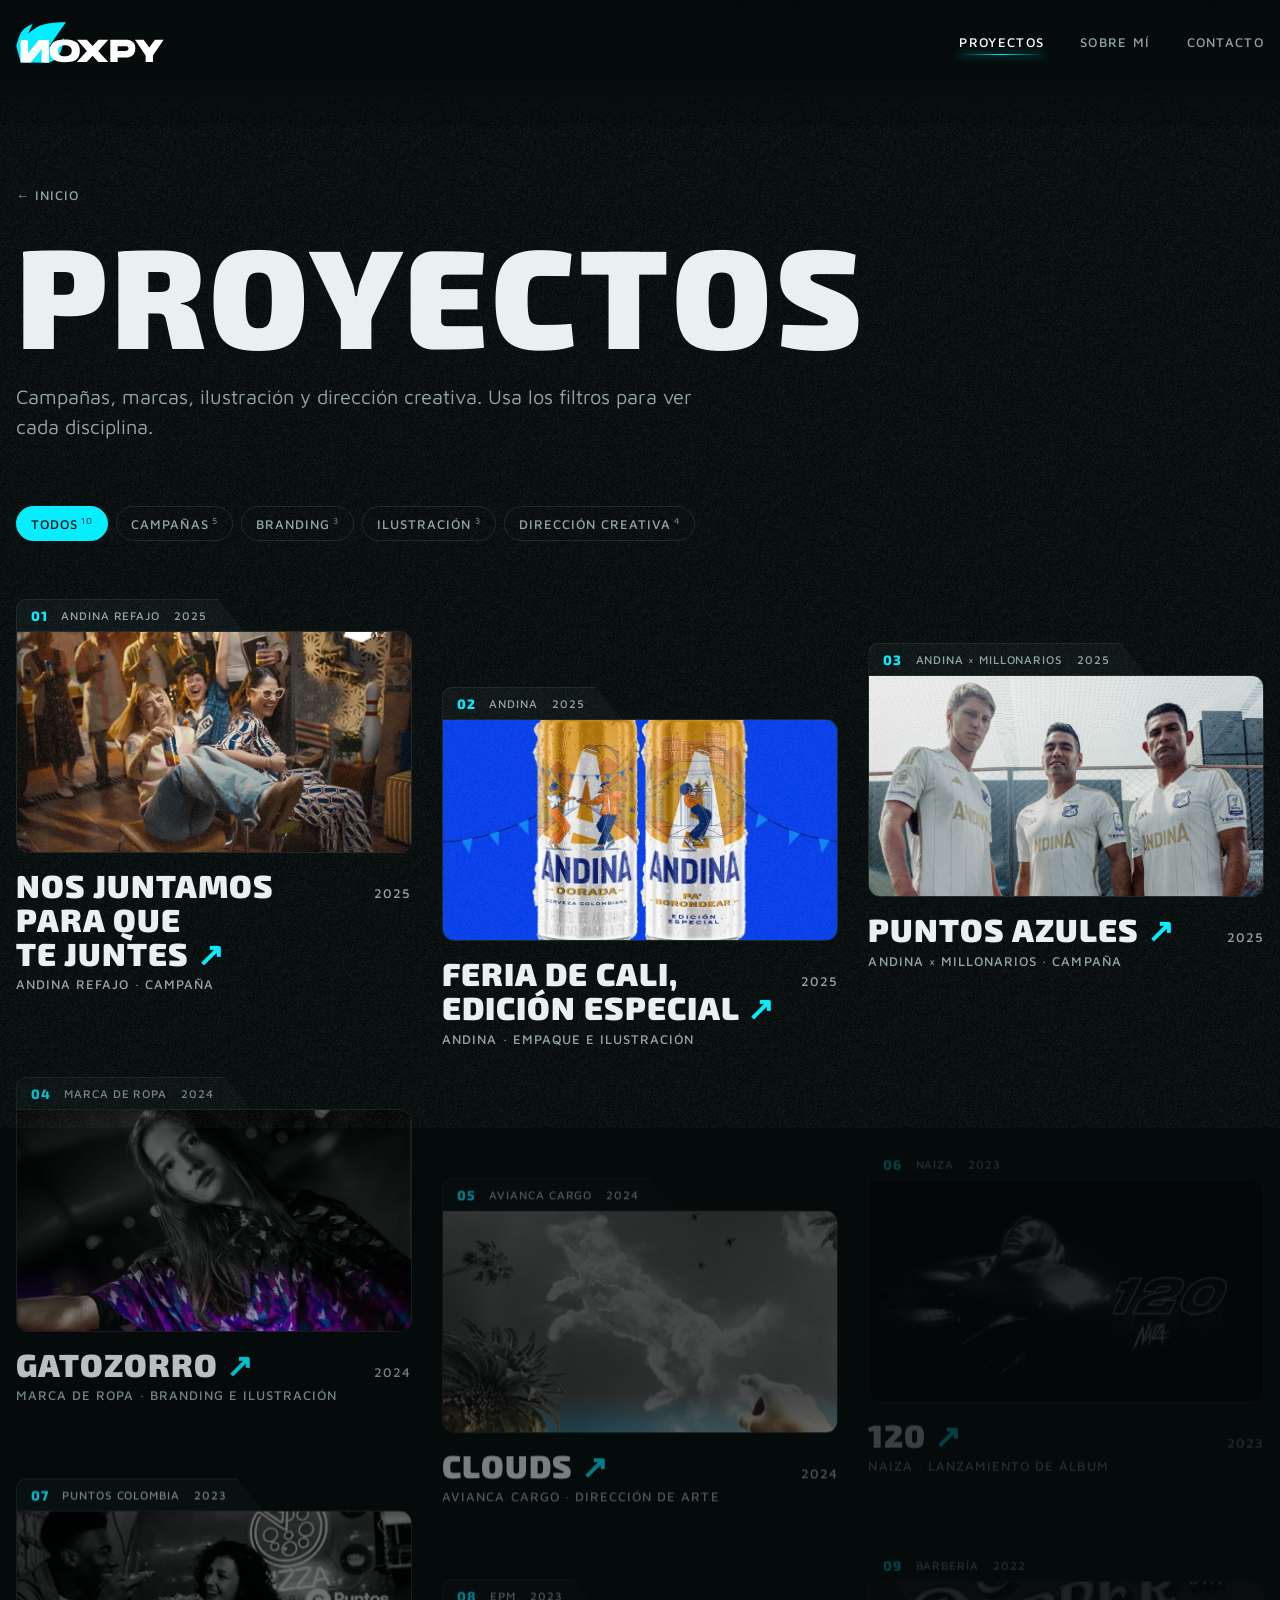
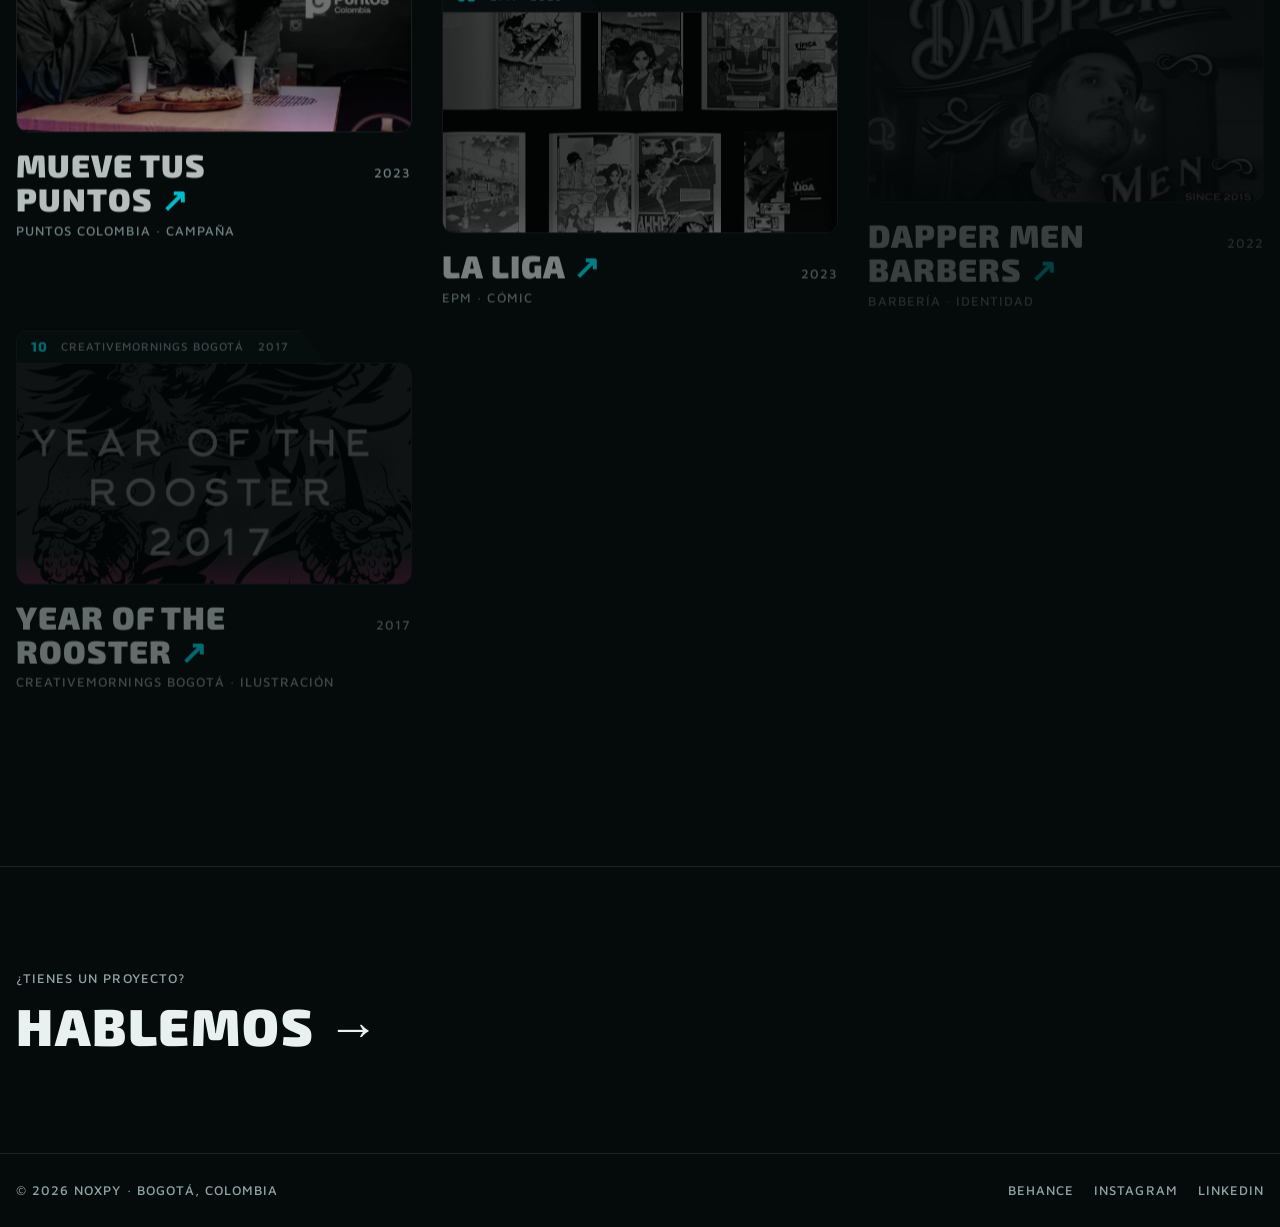
==== proyectos/index.html @ 027486f4 "Montaje en WebGL: teal & orange con bloom, cortes con glitch VHS y onda líquida al pasar el cursor C" ====
<!doctype html>
<html lang="es">
<head>
<meta charset="utf-8">
<meta name="viewport" content="width=device-width, initial-scale=1, viewport-fit=cover">
<title>Proyectos · NOXPY</title>
<meta name="claude:viewport-fit-sides" content="cover">
<meta name="description" content="Todos los proyectos de Cristian Patiño (NOXPY): campañas, branding, ilustración y dirección creativa para Andina, Puntos Colombia, Avianca Cargo, EPM y más.">
<link rel="icon" href="../assets/img/simbolo.svg" type="image/svg+xml">
<link rel="preconnect" href="https://fonts.googleapis.com">
<link rel="preconnect" href="https://fonts.gstatic.com" crossorigin>
<link rel="stylesheet" href="https://fonts.googleapis.com/css2?family=Exo+2:wght@700;800;900&family=Maven+Pro:wght@400;500;600&display=swap">
<link rel="stylesheet" href="../assets/css/styles.css?v=202611041537">
</head>
<body>
<div class="grain" aria-hidden="true"></div>

<header class="site-header">
  <div class="wrap">
    <a class="brand" href="../index.html"><img src="../assets/img/logo-noxpy-blanco.svg" alt="NOXPY" width="234" height="65"></a>
    <button class="menu-btn" type="button" aria-expanded="false" aria-controls="menu-principal" aria-label="Abrir menú"><span></span><span></span></button>
    <nav class="nav" id="menu-principal" aria-label="Principal">
      <a href="#inicio" aria-current="page">Proyectos</a>
      <a href="../index.html#sobre-mi">Sobre mí</a>
      <a href="../index.html#contacto">Contacto</a>
    </nav>
  </div>
</header>

<main>
  <section class="page-hero" id="inicio">
    <div class="wrap">
      <a class="label" href="../index.html">← Inicio</a>
      <h1 class="titulo">Proyectos</h1>
      <p class="lede">Campañas, marcas, ilustración y dirección creativa. Usa los filtros para ver cada disciplina.</p>
    </div>
  </section>

  <section class="section section--tight" id="proyectos">
    <div class="wrap">
      <div class="section-head">
        <div class="halo" aria-hidden="true"></div>
        <div class="filters" role="group" aria-label="Filtrar proyectos">
          <button class="chip" type="button" data-filter="todos" aria-pressed="true">Todos</button>
          <button class="chip" type="button" data-filter="campana" aria-pressed="false">Campañas</button>
          <button class="chip" type="button" data-filter="branding" aria-pressed="false">Branding</button>
          <button class="chip" type="button" data-filter="ilustracion" aria-pressed="false">Ilustración</button>
          <button class="chip" type="button" data-filter="direccion" aria-pressed="false">Dirección creativa</button>
        </div>
      </div>

      <ul class="work-grid">
        <li class="card" data-cat="campana direccion">
          <a href="https://www.behance.net/gallery/218897783/Andina-Refajo-Nos-Juntamos-para-que-te-juntes" target="_blank" rel="noopener">
            <div class="card-folder">
              <span class="folder-tab" aria-hidden="true"><b>01</b><span>Andina Refajo</span><i>2025</i></span>
              <figure><img src="../assets/img/andina-refajo.webp" alt="Grupo de amigos celebrando con Refajo Andina en una sala de bolos" width="808" height="632" loading="lazy"></figure>
            </div>
            <div class="card-meta">
              <h3 class="titulo">Nos juntamos para que te juntes <span class="arrow">↗</span></h3>
              <span class="label year">2025</span>
              <span class="label tags">Andina Refajo · Campaña</span>
            </div>
          </a>
        </li>
        <li class="card" data-cat="campana branding">
          <a href="https://www.behance.net/gallery/233699121/Andina-Feria-de-Cali-Edicion-Especial" target="_blank" rel="noopener">
            <div class="card-folder">
              <span class="folder-tab" aria-hidden="true"><b>02</b><span>Andina</span><i>2025</i></span>
              <figure><img src="../assets/img/andina-feria-cali.webp" alt="Latas de edición especial Andina para la Feria de Cali sobre fondo azul" width="808" height="632" loading="lazy"></figure>
            </div>
            <div class="card-meta">
              <h3 class="titulo">Feria de Cali, edición especial <span class="arrow">↗</span></h3>
              <span class="label year">2025</span>
              <span class="label tags">Andina · Empaque e ilustración</span>
            </div>
          </a>
        </li>
        <li class="card" data-cat="campana">
          <a href="https://www.behance.net/gallery/220245487/Andina-Millonarios-Puntos-Azules" target="_blank" rel="noopener">
            <div class="card-folder">
              <span class="folder-tab" aria-hidden="true"><b>03</b><span>Andina × Millonarios</span><i>2025</i></span>
              <figure><img src="../assets/img/puntos-azules.webp" alt="Tres jugadores de Millonarios con la camiseta blanca patrocinada por Andina, frente a una reja" width="1600" height="1067" loading="lazy"></figure>
            </div>
            <div class="card-meta">
              <h3 class="titulo">Puntos Azules <span class="arrow">↗</span></h3>
              <span class="label year">2025</span>
              <span class="label tags">Andina × Millonarios · Campaña</span>
            </div>
          </a>
        </li>
        <li class="card" data-cat="branding ilustracion direccion">
          <a href="https://www.behance.net/gallery/119048617/GATOZORRO" target="_blank" rel="noopener">
            <div class="card-folder">
              <span class="folder-tab" aria-hidden="true"><b>04</b><span>Marca de ropa</span><i>2024</i></span>
              <figure><img src="../assets/img/gatozorro-01.webp" alt="Modelo con chaqueta de patrón ilustrado de GATOZORRO" width="1600" height="1027" loading="lazy"></figure>
            </div>
            <div class="card-meta">
              <h3 class="titulo">GATOZORRO <span class="arrow">↗</span></h3>
              <span class="label year">2024</span>
              <span class="label tags">Marca de ropa · Branding e ilustración</span>
            </div>
          </a>
        </li>
        <li class="card" data-cat="campana direccion">
          <a href="https://www.behance.net/gallery/185301681/Clouds-Avianca-Cargo" target="_blank" rel="noopener">
            <div class="card-folder">
              <span class="folder-tab" aria-hidden="true"><b>05</b><span>Avianca Cargo</span><i>2024</i></span>
              <figure><img src="../assets/img/avianca-cargo.webp" alt="Nube con forma de animal sobre palmeras y una mano que la señala" width="808" height="632" loading="lazy"></figure>
            </div>
            <div class="card-meta">
              <h3 class="titulo">Clouds <span class="arrow">↗</span></h3>
              <span class="label year">2024</span>
              <span class="label tags">Avianca Cargo · Dirección de arte</span>
            </div>
          </a>
        </li>
        <li class="card" data-cat="direccion">
          <a href="https://www.youtube.com/watch?v=Kd15JfVSAz0" target="_blank" rel="noopener" data-video="Kd15JfVSAz0" data-video-titulo="120 · Naiza">
            <div class="card-folder">
              <span class="folder-tab" aria-hidden="true"><b>06</b><span>Naiza</span><i>2023</i></span>
              <figure><img src="../assets/img/naiza-120.webp" alt="Portada del álbum 120 de Naiza, figura iluminada en violeta" width="1600" height="1027" loading="lazy"></figure>
            </div>
            <div class="card-meta">
              <h3 class="titulo">120 <span class="arrow">↗</span></h3>
              <span class="label year">2023</span>
              <span class="label tags">Naiza · Lanzamiento de álbum</span>
            </div>
          </a>
        </li>
        <li class="card" data-cat="campana">
          <a href="https://www.behance.net/gallery/177823559/Mueve-tus-Puntos-Puntos-Colombia" target="_blank" rel="noopener">
            <div class="card-folder">
              <span class="folder-tab" aria-hidden="true"><b>07</b><span>Puntos Colombia</span><i>2023</i></span>
              <figure><img src="../assets/img/puntos-colombia.webp" alt="Pareja comiendo pizza junto a un food truck con letrero de neón" width="808" height="632" loading="lazy"></figure>
            </div>
            <div class="card-meta">
              <h3 class="titulo">Mueve tus Puntos <span class="arrow">↗</span></h3>
              <span class="label year">2023</span>
              <span class="label tags">Puntos Colombia · Campaña</span>
            </div>
          </a>
        </li>
        <li class="card" data-cat="ilustracion">
          <a href="https://www.behance.net/gallery/179843493/La-Liga-EPM" target="_blank" rel="noopener">
            <div class="card-folder">
              <span class="folder-tab" aria-hidden="true"><b>08</b><span>EPM</span><i>2023</i></span>
              <figure><img src="../assets/img/la-liga-epm.webp" alt="Páginas de cómic en blanco y negro de La Liga EPM" width="808" height="632" loading="lazy"></figure>
            </div>
            <div class="card-meta">
              <h3 class="titulo">La Liga <span class="arrow">↗</span></h3>
              <span class="label year">2023</span>
              <span class="label tags">EPM · Cómic</span>
            </div>
          </a>
        </li>
        <li class="card" data-cat="branding">
          <a href="https://www.behance.net/gallery/147572203/Dapper-Men-Barbers" target="_blank" rel="noopener">
            <div class="card-folder">
              <span class="folder-tab" aria-hidden="true"><b>09</b><span>Barbería</span><i>2022</i></span>
              <figure><img src="../assets/img/dapper.webp" alt="Logotipo de Dapper Men Barbers en letras de neón sobre un barbero tatuado" width="808" height="632" loading="lazy"></figure>
            </div>
            <div class="card-meta">
              <h3 class="titulo">Dapper Men Barbers <span class="arrow">↗</span></h3>
              <span class="label year">2022</span>
              <span class="label tags">Barbería · Identidad</span>
            </div>
          </a>
        </li>
        <li class="card" data-cat="ilustracion">
          <a href="https://www.behance.net/gallery/47842055/Year-of-the-rooster-2017-CreativeMornings-Bog" target="_blank" rel="noopener">
            <div class="card-folder">
              <span class="folder-tab" aria-hidden="true"><b>10</b><span>CreativeMornings Bogotá</span><i>2017</i></span>
              <figure><img src="../assets/img/year-of-the-rooster.webp" alt="Ilustración de gallos en negro sobre fondo magenta, Year of the Rooster 2017" width="808" height="632" loading="lazy"></figure>
            </div>
            <div class="card-meta">
              <h3 class="titulo">Year of the Rooster <span class="arrow">↗</span></h3>
              <span class="label year">2017</span>
              <span class="label tags">CreativeMornings Bogotá · Ilustración</span>
            </div>
          </a>
        </li>
      </ul>
          </div>
  </section>

  <section class="next-case">
    <div class="wrap">
      <a href="../index.html#contacto">
        <span class="label">¿Tienes un proyecto?</span>
        <strong class="titulo">Hablemos →</strong>
      </a>
    </div>
  </section>
</main>

<div class="video-modal" hidden role="dialog" aria-modal="true" aria-label="Video del proyecto">
  <div class="video-caja">
    <div class="video-cabeza">
      <p class="label video-titulo"></p>
      <div class="video-acciones">
        <a class="btn video-yt" href="#" target="_blank" rel="noopener">Ver en YouTube ↗</a>
        <button class="btn video-cerrar" type="button">Cerrar</button>
      </div>
    </div>
    <div class="video-marco"></div>
  </div>
</div>

<footer class="site-footer">
  <div class="wrap">
    <span class="label">© <span data-year>2026</span> NOXPY · Bogotá, Colombia</span>
    <ul class="label">
      <li><a href="https://www.behance.net/NOXPY" target="_blank" rel="noopener">Behance</a></li>
      <li><a href="https://www.instagram.com/noxpy/" target="_blank" rel="noopener">Instagram</a></li>
      <li><a href="https://www.linkedin.com/in/cristian-pati%C3%B1o-923b6199/" target="_blank" rel="noopener">LinkedIn</a></li>
    </ul>
  </div>
</footer>

<script src="../assets/vendor/anime.umd.min.js?v=202611041537"></script>
<script src="../assets/js/main.js?v=202611041537"></script>
</body>
</html>
---- assets/css/styles.css ----
/* NOXPY — portafolio · sistema visual "Soul Cinema"
   Layout: una sola noche. Negro como textura, cian como luz, violeta solo en halos.
   Títulos Exo 2 Black en mayúsculas con tracking amplio; texto y etiquetas en Maven Pro. */
:root {
  --negro: #050a0a;        /* fondo (brandbook, aprox.) */
  --negro-2: #0b1314;      /* superficies */
  --linea: #1b2526;        /* filetes */
  --blanco: #ffffff;
  --texto: #e8f0f0;        /* texto principal, blanco con sesgo hacia el cian */
  --niebla: #8fa3a4;       /* texto secundario */
  --cian: #00edff;         /* acento confirmado */
  --violeta: #7f00ff;      /* solo halos, bordes y luz; nunca texto pequeño */

  --f-titulo: "Exo 2", "Arial Black", "Helvetica Neue", sans-serif;
  --f-texto: "Maven Pro", "Helvetica Neue", Arial, sans-serif;

  --step--1: 0.8125rem;
  --step-0: 1rem;
  --step-1: 1.25rem;
  --step-2: clamp(1.5rem, 2.6vw, 2rem);
  --step-3: clamp(1.9rem, 4.6vw, 3.25rem);
  --step-4: clamp(1.95rem, 6.6vw, 5.5rem);

  --ease: cubic-bezier(.65, 0, .35, 1);  /* ease-in-out del brandbook */
  --dur: .6s;                            /* rango 0.4 a 0.8 s */

  --gutter: max(16px, env(safe-area-inset-left, 0px));
  --gutter-r: max(16px, env(safe-area-inset-right, 0px));
  --wrap: 1320px;

  color-scheme: dark;
}

*, *::before, *::after { box-sizing: border-box; }
[hidden] { display: none !important; }
html { scroll-behavior: smooth; }
body {
  margin: 0;
  background: var(--negro);
  color: var(--texto);
  font: 400 var(--step-0)/1.5 var(--f-texto);
  -webkit-font-smoothing: antialiased;
}
img { max-width: 100%; display: block; }
a { color: inherit; }
:focus-visible { outline: 2px solid var(--cian); outline-offset: 3px; }
::selection { background: var(--cian); color: var(--negro); }

/* Grano: constante en todo el sitio */
.grain {
  position: fixed; inset: -180px; z-index: 30; pointer-events: none;
  opacity: .056;   /* 30% más suave que el .08 original */
  background-size: 180px 180px;
  will-change: transform;   /* se mueve a saltos con transform: la tarjeta gráfica lo desplaza sin redibujar */
}

.wrap {
  max-width: var(--wrap);
  margin-inline: auto;
  padding-left: var(--gutter);
  padding-right: var(--gutter-r);
}

/* Etiquetas y metadatos: Maven Pro Medium */
.label {
  font: 500 var(--step--1)/1.3 var(--f-texto);
  letter-spacing: .08em;
  text-transform: uppercase;
  color: var(--niebla);
}

/* Títulos: Exo 2 Black, mayúsculas, tracking +2 a +5 */
.titulo {
  font-family: var(--f-titulo);
  font-weight: 900;
  text-transform: uppercase;
  letter-spacing: .03em;
  text-wrap: balance;
}

/* ---------- Cabecera ---------- */
body::before {
  content: ""; position: fixed; inset: 0 0 auto; z-index: 41;
  height: env(safe-area-inset-top, 0px); background: var(--negro);
}
.site-header {
  position: sticky; top: env(safe-area-inset-top, 0px); z-index: 40;
  isolation: isolate;
  transition: transform .6s var(--ease), opacity .8s var(--ease);
}
/* Fondo con desvanecido: negro arriba que se disuelve hacia abajo, sin borde duro */
.site-header::before {
  content: ""; position: absolute; inset: 0 0 -44px 0; z-index: -1; pointer-events: none;
  background: linear-gradient(to bottom, color-mix(in srgb, var(--negro) 94%, transparent) 0%, color-mix(in srgb, var(--negro) 78%, transparent) 55%, transparent 100%);
  -webkit-backdrop-filter: blur(12px); backdrop-filter: blur(12px);
  -webkit-mask-image: linear-gradient(to bottom, #000 50%, transparent);
          mask-image: linear-gradient(to bottom, #000 50%, transparent);
}
.site-header .wrap {
  display: flex; align-items: center; justify-content: space-between; gap: 16px;
  padding-block: 22px;
}
/* Logo horizontal: mínimo 120 px de ancho */
.brand { display: block; flex: none; transition: filter .6s var(--ease), transform .6s var(--ease); }
.brand img { width: 148px; height: auto; }
.brand:hover { filter: drop-shadow(0 0 10px color-mix(in srgb, var(--cian) 45%, transparent)); }
.nav { display: flex; gap: clamp(18px, 3vw, 36px); }
.nav a {
  position: relative; padding-block: 6px;
  font: 500 var(--step--1)/1 var(--f-texto); letter-spacing: .1em; text-transform: uppercase;
  text-decoration: none; color: var(--niebla); white-space: nowrap;
  transition: color .5s var(--ease), letter-spacing .5s var(--ease);
}
/* Subrayado de luz que se abre desde el centro */
.nav a::after {
  content: ""; position: absolute; left: 0; right: 0; bottom: 0; height: 1px;
  background: linear-gradient(to right, transparent, var(--cian), transparent);
  box-shadow: 0 0 8px var(--cian);
  transform: scaleX(0); transition: transform .6s var(--ease);
}
.nav a:hover, .nav a:focus-visible, .nav a[aria-current="page"] { color: var(--blanco); }
.nav a:hover::after, .nav a:focus-visible::after, .nav a[aria-current="page"]::after { transform: scaleX(1); }

/* Botón de menú (solo celular): dos líneas que se cruzan en X */
.menu-btn {
  display: none; position: relative; width: 44px; height: 44px; margin-right: -10px;
  background: none; border: 0; cursor: pointer; color: var(--texto);
}
.menu-btn span {
  position: absolute; left: 11px; right: 11px; height: 1.5px; background: currentColor; border-radius: 2px;
  transition: transform .5s var(--ease), top .5s var(--ease), background .4s var(--ease);
}
.menu-btn span:first-child { top: 17px; }
.menu-btn span:last-child { top: 26px; left: 17px; }
.menu-abierto .menu-btn span { background: var(--cian); }
.menu-abierto .menu-btn span:first-child { top: 21px; transform: rotate(45deg); }
.menu-abierto .menu-btn span:last-child { top: 21px; left: 11px; transform: rotate(-45deg); }

@media (max-width: 760px) {
  .site-header .wrap { padding-block: 16px; }
  .brand img { width: 124px; }
  .menu-btn { display: block; }
  /* Acordeón: el menú se despliega debajo del encabezado */
  .nav {
    position: absolute; left: 0; right: 0; top: 100%;
    display: grid; gap: 0;
    padding: 0 max(16px, env(safe-area-inset-right, 0px)) 0 max(16px, env(safe-area-inset-left, 0px));
    max-height: 0; overflow: hidden;
    background: color-mix(in srgb, var(--negro) 96%, transparent);
    -webkit-backdrop-filter: blur(14px); backdrop-filter: blur(14px);
    transition: max-height .7s var(--ease), padding .7s var(--ease);
  }
  .menu-abierto .nav { max-height: 360px; padding-block: 8px 28px; }
  .nav a {
    padding-block: 18px; border-bottom: 1px solid var(--linea);
    font: 800 1.35rem/1 var(--f-titulo); letter-spacing: .04em; color: var(--texto);
    opacity: 0; transform: translateY(-8px);
    transition: opacity .5s var(--ease), transform .5s var(--ease), color .4s var(--ease);
  }
  .nav a::after { bottom: -1px; }
  .menu-abierto .nav a { opacity: 1; transform: none; }
  .menu-abierto .nav a:nth-child(1) { transition-delay: .12s; }
  .menu-abierto .nav a:nth-child(2) { transition-delay: .2s; }
  .menu-abierto .nav a:nth-child(3) { transition-delay: .28s; }
}


/* ---------- Hero: la llama como fuente de luz sobre agua ---------- */
/* El hero queda por encima del grano global; su grano va dentro del shader */
.hero {
  position: relative; z-index: 31; overflow: hidden; isolation: isolate;
  min-height: 100vh; min-height: 100svh;
  display: grid; align-items: end;
  background: var(--negro);
  --mx: 72%; --my: 40%;
}
/* Respaldo sin WebGL: halo neón difuso */
.hero::before {
  content: ""; position: absolute; inset: 0; z-index: -2; pointer-events: none;
  background:
    radial-gradient(22% 30% at 70% 42%, color-mix(in srgb, var(--cian) 24%, transparent), transparent 70%),
    radial-gradient(55% 60% at 70% 42%, color-mix(in srgb, var(--violeta) 30%, transparent), transparent 72%);
}
.hero.has-webgl::before { display: none; }
.hero canvas {
  position: absolute; inset: 0; z-index: -1;
  width: 100%; height: 100%; display: block; pointer-events: none;
}
/* Fondo: montaje de proyectos en duotono (assets/js/montaje.js) */
.hero canvas.hero-montaje {
  inset: -6%; width: 112%; height: 112%;   /* margen para el empuje de cámara y el paralaje */
  background: var(--negro); will-change: transform; transform-origin: 50% 50%;
}
/* Velo para que el texto se lea: oscuro a la izquierda y abajo, más abierto a la derecha */
.hero-velo {
  position: absolute; inset: 0; z-index: -1; pointer-events: none;
  background:
    linear-gradient(to right, rgba(5, 10, 10, .88) 0%, rgba(5, 10, 10, .62) 38%, rgba(5, 10, 10, .28) 70%, rgba(5, 10, 10, .4) 100%),
    linear-gradient(to top, rgba(5, 10, 10, .92) 0%, rgba(5, 10, 10, 0) 38%),
    linear-gradient(to bottom, rgba(5, 10, 10, .7) 0%, rgba(5, 10, 10, 0) 22%);
}
@media (max-width: 760px) {
  .hero-velo { background: linear-gradient(to top, rgba(5, 10, 10, .95) 0%, rgba(5, 10, 10, .7) 45%, rgba(5, 10, 10, .45) 100%); }
}
/* Título PORTAFOLIO en el centro del banner, con la misma luz que los textos:
   desfase RGB (#df00f7 / cian), halation cálida y bloom amplio */
.hero-marca {
  position: absolute; inset: 0; z-index: 0; pointer-events: none;
  display: grid; place-items: center;
  padding-bottom: 16vh;   /* un poco por encima del centro, lejos del titular */
}
.hero-marca img {
  display: block; width: clamp(130px, 21.6vw, 346px); height: auto;
  filter:
    drop-shadow(-1.5px 0 0 rgba(223, 0, 247, .55))
    drop-shadow(1.5px 0 0 rgba(0, 220, 255, .55))
    drop-shadow(0 0 1px rgba(255, 140, 90, .55))
    drop-shadow(0 0 14px rgba(255, 255, 255, .28))
    drop-shadow(0 0 42px rgba(160, 170, 255, .25));
}
@media (max-width: 760px) {
  .hero-marca { place-items: start center; padding: 24vh 0 0; }
  .hero-marca img { width: 40.5vw; }
}
@media (prefers-reduced-motion: no-preference) {
  /* Entra con un glitch rápido: cortes horizontales, saltos y desfase RGB marcado */
  .hero-marca { animation: marca-glitch .7s steps(1) .05s both; }   /* lo primero que entra en la portada */
  @keyframes marca-glitch {
    0% { opacity: 0; }
    8% { opacity: 1; transform: translateX(-14px) skewX(-10deg); clip-path: inset(42% 0 40% 0); filter: drop-shadow(-7px 0 #df00f7) drop-shadow(7px 0 #00edff); }
    18% { opacity: 1; transform: translateX(12px); clip-path: inset(8% 0 68% 0); filter: drop-shadow(6px 0 #df00f7) drop-shadow(-6px 0 #00edff); }
    28% { opacity: .35; transform: translateX(-6px) skewX(8deg); clip-path: inset(62% 0 6% 0); }
    38% { opacity: 1; transform: translateX(5px); clip-path: inset(0 0 48% 0); filter: drop-shadow(-4px 0 #df00f7) drop-shadow(4px 0 #00edff); }
    46% { opacity: 0; }
    54% { opacity: 1; transform: translateX(-3px); clip-path: inset(24% 0 18% 0); filter: drop-shadow(3px 0 #df00f7) drop-shadow(-3px 0 #00edff); }
    66% { opacity: 1; transform: translateX(2px); clip-path: inset(0); filter: drop-shadow(-2px 0 #df00f7) drop-shadow(2px 0 #00edff); }
    76% { opacity: .6; transform: none; }
    86%, 100% { opacity: 1; transform: none; clip-path: inset(0); filter: none; }
  }
  /* Y salta de vez en cuando como el titular: un fallo de proyección */
  .hero-marca-luz { animation: desfase 7s steps(1) infinite 1.3s; }
}

/* Cuando la portada sale de pantalla sus animaciones se pausan; al volver siguen donde iban */
.hero.fuera, .hero.fuera * { animation-play-state: paused !important; }

/* Grano propio del hero: entre la escena y el texto, nunca encima del texto */
.hero-grain {
  position: absolute; inset: -50%; z-index: 0; pointer-events: none;
  opacity: .063; background-size: 180px 180px;   /* 30% más suave que el .09 original */
  will-change: transform;
}
@media (prefers-reduced-motion: no-preference) {
  .hero-grain { animation: grano .8s steps(5) infinite; }
  @keyframes grano {
    0% { transform: translate(0, 0); } 20% { transform: translate(-6%, 4%); } 40% { transform: translate(5%, -5%); }
    60% { transform: translate(-3%, -4%); } 80% { transform: translate(6%, 3%); } 100% { transform: translate(0, 0); }
  }
}

/* El sujeto: aparece solo donde cae la linterna (sigue al cursor) */
.hero-sujeto {
  position: absolute; z-index: 1; bottom: 0;
  right: max(2vw, calc((100% - var(--wrap)) / 2));
  height: min(92%, 980px); aspect-ratio: 1059 / 1253;
  pointer-events: none;
  /* Linterna: un óvalo de luz inclinado 25°, más una penumbra mínima y el fundido de la base.
     JS mueve el óvalo con --lx/--ly (en px) */
  --lw: 560px; --lx: 0px; --ly: 0px;
  -webkit-mask-image:
    url("data:image/svg+xml,%3Csvg xmlns='http://www.w3.org/2000/svg' viewBox='0 0 200 200'%3E%3Cdefs%3E%3CradialGradient id='g'%3E%3Cstop offset='0' stop-color='%23fff'/%3E%3Cstop offset='.45' stop-color='%23fff' stop-opacity='.88'/%3E%3Cstop offset='1' stop-color='%23fff' stop-opacity='0'/%3E%3C/radialGradient%3E%3C/defs%3E%3Cellipse cx='100' cy='100' rx='96' ry='52' transform='rotate(-25 100 100)' fill='url(%23g)'/%3E%3C/svg%3E"),
    linear-gradient(rgba(0,0,0,.1), rgba(0,0,0,.1)),
    linear-gradient(to top, transparent 0%, #000 30%);
  -webkit-mask-size: var(--lw) var(--lw), 100% 100%, 100% 100%;
  -webkit-mask-position: var(--lx) var(--ly), 0 0, 0 0;
  -webkit-mask-repeat: no-repeat;
  -webkit-mask-composite: source-over, source-in;
          mask-image:
    url("data:image/svg+xml,%3Csvg xmlns='http://www.w3.org/2000/svg' viewBox='0 0 200 200'%3E%3Cdefs%3E%3CradialGradient id='g'%3E%3Cstop offset='0' stop-color='%23fff'/%3E%3Cstop offset='.45' stop-color='%23fff' stop-opacity='.88'/%3E%3Cstop offset='1' stop-color='%23fff' stop-opacity='0'/%3E%3C/radialGradient%3E%3C/defs%3E%3Cellipse cx='100' cy='100' rx='96' ry='52' transform='rotate(-25 100 100)' fill='url(%23g)'/%3E%3C/svg%3E"),
    linear-gradient(rgba(0,0,0,.1), rgba(0,0,0,.1)),
    linear-gradient(to top, transparent 0%, #000 30%);
          mask-size: var(--lw) var(--lw), 100% 100%, 100% 100%;
          mask-position: var(--lx) var(--ly), 0 0, 0 0;
          mask-repeat: no-repeat;
          mask-composite: add, intersect;
  transition: opacity 1.6s var(--ease);
}
.hero-sujeto img { width: 100%; height: 100%; object-fit: contain; object-position: bottom; display: block; }
.en-intro .hero-sujeto { opacity: 0; }
/* Con WebGL, el sujeto se pinta dentro de la escena (agua, volumen, bruma delante); el img queda de respaldo */
.sujeto-en-escena .hero-sujeto { visibility: hidden; }
@media (max-width: 760px) {
  .hero-sujeto { right: 50%; transform: translateX(50%); height: 62%; bottom: 30%; }
}

.hero-grid {
  position: relative; z-index: 2; width: 100%; will-change: transform;
  display: grid; gap: 22px; align-content: end;
  min-height: 100vh; min-height: 100svh;
  padding-block: clamp(96px, 14vh, 160px) clamp(28px, 5vh, 56px);
}
.hero h1 {
  margin: 0;
  font-size: clamp(2rem, 4.1vw, 4.05rem); line-height: .95;   /* 40% más pequeño */
  letter-spacing: .04em;
  max-width: 13ch;
}
.hero h1 .linea { display: block; }
.hero h1 .linea:not(.linea--luz) { font-weight: 200; letter-spacing: .07em; }
.hero h1 .linea--luz { color: var(--cian); }

/* Halation y bloom: la luz se desborda alrededor del texto como en película.
   Bloom: halo amplio del color de la letra. Halation: filo cálido muy cercano.
   Desfase RGB: el rojo y el azul se corren un par de píxeles a cada lado. */
.hero h1 .linea:not(.linea--luz), .hero-eyebrow, .manifiesto {
  text-shadow:
    -1.5px 0 rgba(223, 0, 247, .45),
    1.5px 0 rgba(0, 220, 255, .45),
    0 0 1px rgba(255, 140, 90, .55),
    0 0 14px rgba(255, 255, 255, .28),
    0 0 42px rgba(160, 170, 255, .22);
}
.hero h1 .linea--luz {
  /* Rojo más cerca de la letra y desenfocado (~10%): se siente como aberración, no como sombra */
  text-shadow:
    -1px 0 3px rgba(223, 0, 247, .32),
    1px 0 3px rgba(120, 90, 255, .32),
    0 0 1px rgba(255, 160, 110, .4),
    0 0 18px color-mix(in srgb, var(--cian) 50%, transparent),
    0 0 60px color-mix(in srgb, var(--cian) 30%, transparent);
}
/* De vez en cuando el desfase salta un instante, como un fallo de proyección */
@media (prefers-reduced-motion: no-preference) {
  .hero h1 { animation: desfase 7s steps(1) infinite; }
  @keyframes desfase {
    0%, 92%, 96%, 100% { transform: none; filter: none; }
    93% { transform: translateX(-1px); filter: drop-shadow(1.5px 0 1px rgba(223, 0, 247, .35)) drop-shadow(-1.5px 0 1px rgba(0, 230, 255, .35)); }
    94.5% { transform: translateX(.5px); filter: drop-shadow(-1px 0 1px rgba(223, 0, 247, .25)); }
  }
}

/* Nombre en Quién soy: mismo halation, bloom y desfase RGB que el titular del inicio */
/* Cada letra sube un poco al encenderse; el nombre entero sube y se enfoca mientras se escribe */
.nombre-tipeo .tch {
  display: inline-block; white-space: pre;
  transform: translateY(.35em);
  transition: opacity .3s var(--ease), transform .55s var(--ease);
}
.nombre-tipeo .tch.on { transform: none; }
.nombre-tipeo {
  transition: filter .45s var(--ease), transform .45s var(--ease);
  text-shadow:
    -1.5px 0 rgba(223, 0, 247, .45),
    1.5px 0 rgba(0, 220, 255, .45),
    0 0 1px rgba(255, 140, 90, .55),
    0 0 14px rgba(255, 255, 255, .28),
    0 0 42px rgba(160, 170, 255, .22);
}

/* Escritura a máquina: cada letra ya ocupa su lugar, solo se enciende */
.tch { opacity: 0; }
.tch.on { opacity: 1; }
.tch.cursor { position: relative; }
.tch.cursor::after, .caret {
  content: ""; display: inline-block;
  width: .07em; min-width: 2px; height: .9em;
  background: var(--cian); vertical-align: -0.08em;
  animation: parpadeo 1s steps(1) infinite;
}
.tch.cursor::after { position: absolute; left: calc(100% + .06em); top: .05em; }
.caret { margin-left: .08em; }
@keyframes parpadeo { 50% { opacity: 0; } }
.hero-eyebrow { margin: 0; color: var(--texto); }
/* Símbolo en la portada: la N dentro de la llama, con degradado en movimiento.
   Glow óptico, bloom (halo amplio) y halation (filo cálido) */
.hero-llama { position: relative; width: clamp(64px, 7vw, 104px); margin-bottom: 4px; }
.hero-llama svg { position: relative; z-index: 1; display: block; width: 100%; height: auto; overflow: visible; }
/* Halo (bloom y halation): pre-calculado como imagen detrás de la llama. La llama cambia en cada cuadro;
   si el brillo se calculara encima de ella, el navegador lo redibujaría sin parar. Aquí solo cambia su opacidad */
.llama-halos { position: absolute; inset: 0; z-index: 0; pointer-events: none; }
.llama-halos img, .halo-llama {
  position: absolute; left: 50%; top: 50%; transform: translate(-50%, -50%);
}
.llama-halos img { width: 403.85%; max-width: none; height: auto; will-change: opacity; }
.halo-llama { width: 100%; height: 100%; }
.halo-n, .halo-b, .halo-c { opacity: 0; }
/* Mientras la portada espera el turno de la N, el halo tampoco se ve */
.hero[data-espera-n] .llama-halos { opacity: 0; }
/* Entrada: la N aparece sola con un parpadeo (flicker) de 0,3 s; enseguida salta la chispa
   y el estallido de fuego (chispa, llama y brasas) que vive en el SVG */
@media (prefers-reduced-motion: no-preference) {
  .hero-llama .llama-n { animation: n-entra .3s linear both; }
  @keyframes n-entra {
    0% { opacity: 0; } 14% { opacity: 1; } 28% { opacity: .1; } 42% { opacity: 1; }
    56% { opacity: .3; } 70% { opacity: 1; } 85% { opacity: .55; } 100% { opacity: 1; }
  }
  /* El halo de la N parpadea con ella y cede el lugar al de la llama cuando estalla */
  .hero.n-viva .halo-n { animation: halo-n 2.2s linear both; }
  @keyframes halo-n {
    0% { opacity: 0; } 1.9% { opacity: 1; } 3.8% { opacity: .1; } 5.7% { opacity: 1; } 7.6% { opacity: .3; }
    9.5% { opacity: 1; } 11.6% { opacity: .55; } 13.6%, 73% { opacity: 1; } 100% { opacity: 0; }
  }
  .hero.n-viva .halo-llama { animation: halo-entra 1.2s ease-out 1s both; }   /* llega cuando el estallido ya cubrió la llama */
  @keyframes halo-entra { from { opacity: 0; } to { opacity: 1; } }
  /* Halo como el de la referencia: azul profundo pegado a la forma y un anillo #ff007a/#df00f7 afuera, respirando */
  .hero.n-viva .halo-a { animation: halo-a 11s ease-in-out infinite; }
  .hero.n-viva .halo-b { animation: halo-b 11s ease-in-out infinite; }
  .hero.n-viva .halo-c { animation: halo-c 11s ease-in-out infinite; }
  @keyframes halo-a { 0%, 100% { opacity: 1; } 35%, 70% { opacity: 0; } }
  @keyframes halo-b { 0%, 70%, 100% { opacity: 0; } 35% { opacity: 1; } }
  @keyframes halo-c { 0%, 35%, 100% { opacity: 0; } 70% { opacity: 1; } }
}




/* Manifiesto corto: se escribe y se borra, una línea a la vez */
.manifiesto { margin: 0; font: 600 clamp(1.25rem, 2.4vw, 1.75rem)/1.2 var(--f-titulo); min-height: 1.2em; }
.m-tipeo { white-space: nowrap; }
.caret { display: none; }
.is-tipeando .caret { display: inline-block; }
.hero-foot {
  display: flex; flex-wrap: wrap; align-items: center; justify-content: space-between; gap: 16px 40px;
  padding-top: 18px; border-top: 1px solid color-mix(in srgb, var(--texto) 14%, transparent);
}
.actions { display: flex; flex-wrap: wrap; gap: 12px; }

@media (max-width: 760px) {
  .hero-grid { padding-top: 46vh; padding-top: 46svh; gap: 16px; }
}

.sr-only {
  position: absolute; width: 1px; height: 1px; padding: 0; margin: -1px;
  overflow: hidden; clip: rect(0 0 0 0); white-space: nowrap; border: 0;
}

/* ---------- Intro: el logo sale de la bruma (primera visita de la sesión) ---------- */
.site-header { transition: opacity .8s var(--ease), transform .8s var(--ease); }
.en-intro .site-header { opacity: 0; transform: translateY(-100%); pointer-events: none; }
.en-intro .hero::before { opacity: 0; }
.intro-saltar {
  position: absolute; z-index: 3;
  right: max(16px, env(safe-area-inset-right, 0px)); bottom: calc(20px + env(safe-area-inset-bottom, 0px));
  padding: 10px 14px; border: 1px solid var(--linea); border-radius: 999px;
  background: color-mix(in srgb, var(--negro) 60%, transparent); color: var(--niebla); cursor: pointer;
  transition: color .4s var(--ease), border-color .4s var(--ease), opacity .4s var(--ease);
}
.intro-saltar:hover { color: var(--cian); border-color: var(--cian); }

.btn {
  display: inline-flex; align-items: center; gap: 10px;
  padding: 13px 20px;
  font: 500 .875rem/1 var(--f-texto); letter-spacing: .08em; text-transform: uppercase;
  text-decoration: none;
  border: 1px solid var(--linea); border-radius: 999px;
  background: transparent; color: var(--texto); cursor: pointer;
  transition: background .4s var(--ease), border-color .4s var(--ease), color .4s var(--ease), box-shadow .4s var(--ease);
}
.btn:hover { border-color: var(--cian); color: var(--cian); }
.btn--solid { background: var(--cian); color: var(--negro); border-color: var(--cian); }
.btn--solid:hover { background: var(--blanco); border-color: var(--blanco); color: var(--negro); box-shadow: 0 0 32px color-mix(in srgb, var(--cian) 45%, transparent); }

/* ---------- Clientes ---------- */
.clients {
  border-block: 1px solid var(--linea); background: var(--negro);
  display: grid; gap: 14px; padding-block: 20px 22px;
}
.clients-titulo { margin: 0; text-align: center; font-size: .7rem; color: var(--niebla); }
/* Cinta: las agencias pasan de derecha a izquierda y se difuminan al entrar y al salir */
.clients-cinta {
  overflow: hidden;
  -webkit-mask-image: linear-gradient(to right, transparent, #000 18%, #000 82%, transparent);
          mask-image: linear-gradient(to right, transparent, #000 18%, #000 82%, transparent);
}
.clients-pista { display: flex; width: max-content; margin: 0; padding: 0; list-style: none; }
.clients-pista li {
  position: relative; padding-inline: clamp(24px, 3vw, 44px);
  font: 800 var(--step-1)/1.2 var(--f-titulo); letter-spacing: .03em; text-transform: uppercase;
  color: var(--niebla); white-space: nowrap;
}
/* Barrita que divide cada agencia */
.clients-pista li::after {
  content: ""; position: absolute; right: 0; top: 50%; width: 1px; height: .9em;
  background: color-mix(in srgb, var(--cian) 55%, transparent); transform: translateY(-50%);
}
@media (prefers-reduced-motion: no-preference) {
  .clients-pista.en-marcha { animation: cinta var(--duracion, 30s) linear infinite; will-change: transform; }
  .clients-cinta:hover .clients-pista { animation-play-state: paused; }
  @keyframes cinta { to { transform: translate3d(-50%, 0, 0); } }
}
@media (prefers-reduced-motion: reduce) {
  .clients-pista { flex-wrap: wrap; justify-content: center; width: auto; }
}

/* ---------- Secciones ---------- */
.section { padding-block: clamp(64px, 9vw, 120px); }
.section-head {
  position: relative;
  display: flex; flex-wrap: wrap; align-items: end; justify-content: space-between;
  gap: 20px 40px; margin-bottom: clamp(32px, 5vw, 56px);
}
.section-head h2, .about h2 { margin: 0; font-size: var(--step-3); line-height: 1; }
/* Destello de halo al entrar a una sección */
.halo {
  position: absolute; left: -10%; top: 50%; width: 60%; height: 220%;
  transform: translateY(-50%); pointer-events: none; z-index: -1; opacity: 0;
  background: radial-gradient(closest-side, color-mix(in srgb, var(--cian) 30%, transparent), color-mix(in srgb, var(--violeta) 18%, transparent) 55%, transparent);
  filter: blur(20px);
}

/* Filtros */
.filters { display: flex; flex-wrap: wrap; gap: 8px; }
.chip {
  padding: 9px 14px;
  font: 500 var(--step--1)/1 var(--f-texto); letter-spacing: .08em; text-transform: uppercase;
  color: var(--niebla); background: transparent;
  border: 1px solid var(--linea); border-radius: 999px; cursor: pointer;
  transition: color .4s var(--ease), border-color .4s var(--ease), background .4s var(--ease);
}
.chip:hover { color: var(--cian); border-color: var(--cian); }
.chip[aria-pressed="true"] { color: var(--negro); background: var(--cian); border-color: var(--cian); }
.chip sup { font-size: .7em; margin-left: 3px; opacity: .7; }

/* Rejilla de trabajos: dos columnas con la segunda desplazada; tres escalonadas en pantalla completa */
.work-grid {
  display: grid; grid-template-columns: 1fr; gap: 48px;
  list-style: none; margin: 0; padding: 0;
}
@media (min-width: 760px) {
  .work-grid { grid-template-columns: 1fr 1fr; column-gap: clamp(24px, 4vw, 64px); row-gap: 72px; padding-bottom: 96px; }
  .work-grid .card.is-offset { margin-top: 96px; margin-bottom: -96px; }
}
/* Pantalla completa: tres columnas escalonadas; la tercera sube a medio camino entre la primera y la segunda */
@media (min-width: 1200px) {
  .work-grid { grid-template-columns: repeat(3, 1fr); column-gap: clamp(24px, 2.4vw, 48px); padding-bottom: 88px; }
  .work-grid .card[data-col="1"] { margin-top: 88px; margin-bottom: -88px; }
  .work-grid .card[data-col="2"] { margin-top: 44px; margin-bottom: -44px; }
}
.card a { display: grid; gap: 16px; text-decoration: none; }
.card figure {
  position: relative;
  margin: 0; overflow: hidden; background: var(--negro-2);
  aspect-ratio: 16 / 9; max-width: 100%;
}
/* Al pasar el cursor: una luz azul crece desde abajo, como una linterna que sube */
.card figure::before {
  content: ""; position: absolute; inset: 0; z-index: 1; pointer-events: none;
  background:
    radial-gradient(70% 55% at 50% 100%, color-mix(in srgb, var(--cian) 55%, transparent), transparent 70%),
    radial-gradient(110% 80% at 50% 115%, color-mix(in srgb, var(--violeta) 45%, transparent), transparent 70%);
  mix-blend-mode: screen;
  opacity: 0; transform: translateY(35%) scaleY(.6); transform-origin: 50% 100%;
  transition: opacity .7s var(--ease), transform .9s var(--ease);
}
/* Filo de luz en la base, que se abre desde el centro */
.card figure::after {
  content: ""; position: absolute; left: 0; right: 0; bottom: 0; height: 2px; z-index: 2; pointer-events: none;
  background: linear-gradient(to right, transparent, var(--cian) 30%, var(--cian) 70%, transparent);
  box-shadow: 0 0 18px 2px color-mix(in srgb, var(--cian) 60%, transparent);
  transform: scaleX(0); transition: transform .8s var(--ease);
}
.card a:hover figure::before, .card a:focus-visible figure::before { opacity: 1; transform: none; }
.card a:hover figure::after, .card a:focus-visible figure::after { transform: scaleX(1); }
.card h3 { transition: color .6s var(--ease); }
.card a:hover h3, .card a:focus-visible h3 { color: var(--blanco); }
.card-folder { position: relative; margin-top: 34px; }
.card .folder-tab { height: 32px; padding: 0 36px 0 14px; font-size: .72rem; }
.card .folder-tab b { font-size: .85rem; }
.card figure { border: 1px solid var(--linea); border-radius: 0 12px 12px 12px; }
.card a:hover .folder-tab, .card a:focus-visible .folder-tab { color: var(--texto); }
.card a:hover .folder-tab::before, .card a:focus-visible .folder-tab::before { transform: scaleX(1); }
.folder-tab::before { transition: transform .8s var(--ease); }
.card img {
  width: 100%; height: 100%; object-fit: cover;   /* recorta sin deformar */
  transition: transform 1.2s var(--ease), filter .8s var(--ease);
  filter: saturate(.92);
  /* El color sube de abajo hacia arriba sobre la copia en blanco y negro */
  --rev: 135%;
  -webkit-mask-image: linear-gradient(to top, #000 calc(var(--rev) - 35%), transparent var(--rev));
          mask-image: linear-gradient(to top, #000 calc(var(--rev) - 35%), transparent var(--rev));
}
.card .card-bn {
  position: absolute; inset: 0; z-index: 0; width: 100%; height: 100%; object-fit: cover;
  -webkit-mask-image: none; mask-image: none;
  filter: grayscale(1) brightness(.55) contrast(1.05);
}
.card figure img:not(.card-bn) { position: relative; z-index: 0; }
.card a:hover img, .card a:focus-visible img { transform: scale(1.025); filter: saturate(1.05); }
.card-meta {
  display: grid; grid-template-columns: 1fr auto; gap: 6px 16px; align-items: baseline;
}
.card h3 {
  margin: 0; min-width: 0;
  font-size: var(--step-2); line-height: 1.05;
}
.card .year { font-variant-numeric: tabular-nums; }
.card .tags { grid-column: 1 / -1; }
.card .arrow { display: inline-block; transition: transform .4s var(--ease); color: var(--cian); }
.card a:hover .arrow { transform: translate(4px, -4px); }
.card[hidden] { display: none !important; }

/* ---------- Sobre mí ---------- */
.about .wrap { display: grid; gap: 40px; }
@media (min-width: 900px) {
  .about .wrap { grid-template-columns: 5fr 7fr; align-items: start; }
}
.about-body { display: grid; gap: 32px; min-width: 0; align-content: start; }
.about-head { display: grid; gap: 16px; align-content: start; }
.about-foto {
  position: relative; margin: 16px 0 0; overflow: hidden; border-radius: 4px;
  aspect-ratio: 4 / 5; max-width: 420px; background: var(--negro-2);
}
.about-foto img { width: 100%; height: 100%; object-fit: cover; }
/* La foto se revela con un barrido de luz en diagonal (25°) al entrar en pantalla */
.about-foto img {
  -webkit-mask-image: linear-gradient(115deg, #000 42%, rgba(0,0,0,.08) 58%);
          mask-image: linear-gradient(115deg, #000 42%, rgba(0,0,0,.08) 58%);
  -webkit-mask-size: 320% 100%; mask-size: 320% 100%;
  -webkit-mask-position: 0% 0; mask-position: 0% 0;
  transition: -webkit-mask-position 2.2s var(--ease), mask-position 2.2s var(--ease), transform 1.2s var(--ease), filter 1.2s var(--ease);
}
.about-foto.por-revelar img { -webkit-mask-position: 100% 0; mask-position: 100% 0; }
/* Filo de luz cian que recorre el borde izquierdo al pasar el cursor */
.about-foto::after {
  content: ""; position: absolute; left: 0; top: 0; bottom: 0; width: 2px;
  background: linear-gradient(to bottom, transparent, var(--cian), transparent);
  box-shadow: 0 0 16px var(--cian);
  transform: scaleY(0); transition: transform 1s var(--ease);
}
.about-foto:hover::after { transform: scaleY(1); }
.about-foto:hover img { transform: scale(1.03); filter: brightness(1.08) saturate(1.1); }
.services-titulo { margin: 8px 0 -16px; color: var(--cian); }
.about-body p { margin: 0; max-width: 62ch; font-size: var(--step-1); line-height: 1.5; color: var(--niebla); }
.about-body p:first-child { color: var(--texto); }
/* Qué puedo hacer por ti: un bloque por disciplina con sus herramientas como etiquetas */
.skills {
  display: grid; grid-template-columns: 1fr; gap: 1px;
  background: var(--linea); border: 1px solid var(--linea); border-radius: 0 12px 12px 12px; overflow: hidden;
}
.skill {
  display: grid; gap: 10px; align-content: start; padding: 22px 20px 24px;
  background: var(--negro);
  transition: background .5s var(--ease);
}
.skill:hover { background: var(--negro-2); }
@media (min-width: 560px) and (max-width: 1099px) {
  .skills { grid-template-columns: 1fr 1fr; }
  .skill:last-child:nth-child(odd) { grid-column: 1 / -1; }   /* el bloque suelto ocupa todo el ancho */
}
/* En pantalla grande las cinco disciplinas van en una sola fila, a todo el ancho */
@media (min-width: 1100px) { .skills { grid-template-columns: repeat(5, 1fr); } }
/* Qué puedo hacer por ti ocupa todo el ancho de la página, debajo de Quién soy */
.about-servicios { grid-column: 1 / -1; display: grid; gap: 24px; min-width: 0; }
.about-servicios .services-titulo { margin: 0; }
.skill b { font: 800 1rem/1.2 var(--f-titulo); letter-spacing: .04em; text-transform: uppercase; color: var(--texto); }
.skill > span { color: var(--niebla); font-size: .95rem; line-height: 1.45; }
.tools { display: flex; flex-wrap: wrap; gap: 8px; margin: 6px 0 0; padding: 0; list-style: none; }
.tools li {
  padding: 6px 12px; border: 1px solid color-mix(in srgb, var(--cian) 45%, transparent); border-radius: 999px;
  font: 500 .75rem/1 var(--f-texto); letter-spacing: .08em; text-transform: uppercase; color: var(--cian);
  transition: background .4s var(--ease), color .4s var(--ease);
}
.skill:hover .tools li { background: color-mix(in srgb, var(--cian) 12%, transparent); }

/* ---------- Contacto ---------- */
.contact { position: relative; overflow: hidden; isolation: isolate; border-top: 1px solid var(--linea); }
/* Ondas de color: gradiente lento y de bajo contraste, lejos del texto */
.contact::before {
  content: ""; position: absolute; inset: auto -20% -60% 30%; height: 120%; z-index: -1; pointer-events: none;
  background:
    radial-gradient(50% 50% at 40% 50%, color-mix(in srgb, var(--violeta) 30%, transparent), transparent 70%),
    radial-gradient(40% 40% at 70% 40%, color-mix(in srgb, var(--cian) 16%, transparent), transparent 70%);
  filter: blur(30px);
}
@media (prefers-reduced-motion: no-preference) {
  .contact::before { animation: ondas 18s var(--ease) infinite alternate; }
  @keyframes ondas { to { transform: translate(-8%, -6%) scale(1.15) rotate(6deg); } }
}
.contact .wrap { display: grid; gap: 40px; padding-block: clamp(72px, 10vw, 140px); }
.contact h2 { margin: 0; font-size: clamp(1.6rem, 4.4vw, 3.7rem); line-height: 1; max-width: 13ch; }   /* 33% más pequeño */
.contact h2 em { font-style: normal; color: var(--cian); display: inline-block; font-size: .8em; }   /* 20% más pequeño */
.contact h2 .ligero { display: block; font-size: .6em; font-weight: 200; letter-spacing: .07em; margin-bottom: .15em; }   /* 40% más pequeño que «Hablemos.» */

/* Redes: tres enlaces grandes; al pasar el cursor, la luz azul sube desde abajo */
.redes {
  display: grid; grid-template-columns: repeat(auto-fit, minmax(220px, 1fr));
  gap: 12px; margin: 8px 0 0; padding: 0; list-style: none;
}
.redes a {
  position: relative; overflow: hidden; isolation: isolate;
  display: grid; grid-template-columns: 1fr auto; align-items: end; gap: 4px 16px;
  padding: 22px 22px 20px; min-height: 120px;
  border: 1px solid var(--linea); border-radius: 0 12px 12px 12px;
  text-decoration: none; color: var(--texto);
  background: color-mix(in srgb, var(--negro-2) 70%, transparent);
  transition: border-color .6s var(--ease), color .6s var(--ease);
}
.redes a::before {
  content: ""; position: absolute; inset: 0; z-index: -1;
  background:
    radial-gradient(80% 70% at 50% 110%, color-mix(in srgb, var(--cian) 40%, transparent), transparent 70%),
    radial-gradient(120% 90% at 50% 130%, color-mix(in srgb, var(--violeta) 45%, transparent), transparent 70%);
  opacity: 0; transform: translateY(40%); transition: opacity .7s var(--ease), transform .9s var(--ease);
}
.redes a:hover, .redes a:focus-visible { border-color: color-mix(in srgb, var(--cian) 60%, transparent); }
.redes a:hover::before, .redes a:focus-visible::before { opacity: 1; transform: none; }
.red-nombre { grid-column: 1; font: 800 var(--step-2)/1 var(--f-titulo); letter-spacing: .03em; text-transform: uppercase; }
.red-usuario { grid-column: 1; grid-row: 2; font: 500 var(--step--1)/1.3 var(--f-texto); letter-spacing: .08em; text-transform: uppercase; color: var(--niebla); }
.red-flecha { grid-column: 2; grid-row: 1 / span 2; align-self: start; font-size: 1.4rem; color: var(--cian); transition: transform .5s var(--ease); }
.redes a:hover .red-flecha, .redes a:focus-visible .red-flecha { transform: translate(4px, -4px); }
/* Contacto: sin datos a la vista, solo dos botones que llevan a WhatsApp o al correo */
.contact-botones { display: flex; flex-wrap: wrap; gap: 12px; }
.btn--grande { padding: 18px 28px; font-size: 1rem; }
.btn--grande span { transition: transform .5s var(--ease); }
.btn--grande:hover span, .btn--grande:focus-visible span { transform: translate(3px, -3px); }
@media (max-width: 560px) {
  .contact-botones .btn { flex: 1 1 100%; justify-content: center; }
}

/* ---------- Pie ---------- */
.site-footer .wrap {
  display: flex; flex-wrap: wrap; justify-content: space-between; align-items: center; gap: 16px;
  padding-block: 28px; border-top: 1px solid var(--linea);
}
.site-footer ul { display: flex; gap: 20px; margin: 0; padding: 0; list-style: none; }
.site-footer a { text-decoration: none; }
.site-footer a:hover { color: var(--cian); }

/* ---------- Página de caso ---------- */
.case-hero .wrap { display: grid; gap: 28px; padding-block: clamp(48px, 8vw, 104px) 40px; }
.case-hero h1 { margin: 0; font-size: var(--step-4); line-height: .98; }
.case-hero .lede { margin: 0; max-width: 52ch; font-size: var(--step-1); line-height: 1.5; color: var(--niebla); }
.case-hero a.label { text-decoration: none; }
.case-hero a.label:hover { color: var(--cian); }
.case-cover { margin: 0; }
.case-cover img { width: 100%; height: auto; }

.specs {
  display: grid; grid-template-columns: repeat(auto-fit, minmax(160px, 1fr));
  margin: 0; border-bottom: 1px solid var(--linea);
}
.specs div { padding: 20px 16px 20px 0; border-top: 1px solid var(--linea); min-width: 0; }
.specs dt { margin-bottom: 6px; }
.specs dd { margin: 0; font-weight: 500; }

.case-story { display: grid; gap: 56px; }
.story-block { display: grid; gap: 16px; }
@media (min-width: 900px) {
  .story-block { grid-template-columns: 4fr 8fr; gap: 40px; }
}
.story-block h2 { margin: 0; font-size: var(--step-2); line-height: 1.1; }
.story-block p { margin: 0; max-width: 62ch; font-size: 1.125rem; color: var(--niebla); }
.story-block p + p { margin-top: 1em; }

.gallery { display: grid; gap: clamp(12px, 2vw, 24px); }
@media (min-width: 760px) {
  .gallery { grid-template-columns: 1fr 1fr; }
  .gallery .wide { grid-column: 1 / -1; }
}
.gallery figure { margin: 0; }
.gallery img { width: 100%; height: 100%; object-fit: cover; }

.next-case { border-top: 1px solid var(--linea); }
.next-case a {
  display: grid; gap: 12px; padding-block: clamp(56px, 8vw, 104px); text-decoration: none;
}
.next-case strong { font-size: var(--step-3); line-height: 1; transition: color .4s var(--ease); }
.next-case a:hover strong { color: var(--cian); }

@media (prefers-reduced-motion: reduce) {
  html { scroll-behavior: auto; }
  .card img, .card .arrow, .card figure::after { transition: none; }
}

/* ---------- Destacados: pantalla completa, apilados ---------- */
.featured { position: relative; }
.featured-head {
  display: flex; flex-wrap: wrap; justify-content: space-between; align-items: baseline; gap: 12px 24px;
  padding-block: clamp(40px, 6vw, 72px) 24px;
}
.featured-head h2 { margin: 0; color: var(--cian); }
.featured-head a { text-decoration: none; transition: color .4s var(--ease); }
.featured-head a:hover { color: var(--cian); }

/* Cada destacado es una carpeta de expediente que se queda pegada; la siguiente la cubre */
.feature {
  position: sticky; top: 0;
  height: 100vh; height: 100svh; min-height: 560px;
  padding: calc(84px + 46px) clamp(12px, 2.4vw, 40px) clamp(12px, 2.4vw, 40px);
}
.folder {
  position: relative; height: 100%;
  transform-origin: 50% 0%;
  will-change: transform;
}
/* Apilado (con JS y movimiento): un escenario fijo donde cada carpeta sube y cubre a la anterior */
.feature-stack.carrusel { position: relative; }
.feature-stage {
  position: sticky; top: 0; overflow: hidden;
  height: 100vh; height: 100svh; min-height: 560px;
}
.carrusel .feature {
  position: absolute; inset: 0; height: auto; min-height: 0;
  pointer-events: none;
}
.carrusel .feature { padding: var(--hdr, 84px) 0 0; }
/* Al frente, la carpeta ocupa toda la pantalla bajo el encabezado; mientras se mueve, se redondea y proyecta sombra.
   Todo lo que cambia cuadro a cuadro es transform u opacity: la tarjeta gráfica lo mueve sin redibujar la página */
.carrusel .feature-inner {
  pointer-events: auto;
  border: 0; border-radius: 0; overflow: hidden;
  background: var(--negro);
}
.carrusel .folder.en-movimiento .feature-inner { border-radius: 18px; }
/* Marco oscuro sobre el borde de la carpeta, por dentro y por fuera: al escalar la carpeta, la foto (que va en
   su propia capa) se asoma un píxel fuera del recorte y se veía como una línea clara; este marco la tapa */
.carrusel .folder::after {
  content: ""; position: absolute; inset: -2px; z-index: 3; pointer-events: none;
  border: 4px solid var(--negro); border-radius: 2px; transform: translateZ(0);
}
.carrusel .folder.en-movimiento::after { border-radius: 20px; }
.folder-sombra {
  position: absolute; inset: 0; z-index: -1; pointer-events: none;
  border-radius: 18px; box-shadow: 0 -24px 60px rgba(0, 0, 0, .7);
  opacity: 0; will-change: opacity;
}
/* Versión desenfocada de la foto (pre-calculada): aparece con opacidad cuando la carpeta se va hacia atrás */
.feature-media .feature-blur { position: absolute; inset: 0; opacity: 0; }
/* La pestaña cuelga del borde superior de la carpeta y viaja pegada a él */
.carrusel .folder-tab {
  top: 0; bottom: auto; left: clamp(16px, 2.4vw, 40px); z-index: 4;
  border: 1px solid var(--linea); border-top: 0; border-radius: 0 0 0 10px;
  clip-path: polygon(0 0, 100% 0, calc(100% - 26px) 100%, 0 100%);
}
/* Pestaña marcada: número, cliente y año */
.folder-tab {
  position: absolute; left: 0; bottom: 100%;
  display: inline-flex; align-items: center; gap: 14px;
  height: 38px; padding: 0 42px 0 16px; max-width: 80%;
  background: var(--negro-2);
  border: 1px solid var(--linea); border-bottom: 0;
  border-radius: 10px 0 0 0;
  clip-path: polygon(0 0, calc(100% - 26px) 0, 100% 100%, 0 100%);
  font: 500 var(--step--1)/1 var(--f-texto); letter-spacing: .08em; text-transform: uppercase;
  color: var(--niebla); white-space: nowrap;
  opacity: calc(1 - var(--c, 0) * 3);   /* la pestaña se apaga cuando la carpeta queda cubierta */
}
.folder-tab b { font: 800 .95rem/1 var(--f-titulo); color: var(--cian); letter-spacing: .04em; }
.folder-tab span { overflow: hidden; text-overflow: ellipsis; }
.folder-tab i { font-style: normal; font-variant-numeric: tabular-nums; }
/* Marca de la carpeta: una línea cian que se enciende cuando el proyecto queda revelado */
.folder-tab::before {
  content: ""; position: absolute; left: 0; top: 0; height: 2px; width: calc(100% - 26px);
  background: var(--cian); box-shadow: 0 0 12px var(--cian);
  transform: scaleX(var(--p, 0)); transform-origin: left;
}
.feature-inner {
  position: relative; display: block; height: 100%; overflow: hidden;
  color: var(--texto); text-decoration: none;
  background: var(--negro-2);
  border: 1px solid var(--linea);
  border-radius: 0 14px 14px 14px;
  backface-visibility: hidden;
}
/* La imagen entra ya a todo color */
.feature-media {
  position: absolute; inset: 0; overflow: hidden; background: var(--negro);
}
.feature-media img {
  width: 100%; height: 100%; object-fit: cover;
  object-position: var(--foco, 50% 50%);   /* encuadre por proyecto: el sujeto queda libre del texto */
  transform: scale(1.1);
  will-change: transform;
}
/* Sombra para leer el texto: solo negro, ninguna textura encima del texto */
.feature-media::after {
  /* Un poco más grande que la foto y en su propia capa: así el recorte de la tarjeta gráfica no deja
     un filo de foto sin oscurecer en los bordes mientras la carpeta se mueve */
  content: ""; position: absolute; inset: -3px; pointer-events: none; transform: translateZ(0);
  background:
    linear-gradient(to top, var(--negro) 0%, color-mix(in srgb, var(--negro) 72%, transparent) 26%, color-mix(in srgb, var(--negro) 20%, transparent) 55%, transparent 75%),
    linear-gradient(to right, color-mix(in srgb, var(--negro) 60%, transparent), transparent 58%),
    radial-gradient(120% 90% at 50% 40%, transparent 55%, color-mix(in srgb, var(--negro) 55%, transparent));
}
/* Penumbra del proyecto que queda debajo: crece desde arriba, donde cae el siguiente */
.feature-shade {
  position: absolute; inset: -3px; z-index: 3; pointer-events: none; opacity: 0; will-change: opacity;
  background: linear-gradient(to bottom, rgba(0, 0, 0, .55), rgba(0, 0, 0, .9));
}
.feature-copy {
  position: absolute; left: 0; right: 0; bottom: 0; z-index: 1;
  display: grid; gap: 18px;
  padding-block: 0 clamp(32px, 6vw, 72px);
  will-change: transform, opacity;
}
.feature-index span { color: var(--cian); }
.feature-title {
  margin: 0;
  font-size: clamp(2.3rem, 7vw, 6.5rem); line-height: .94;
  max-width: 18ch;
  text-shadow: 0 2px 40px color-mix(in srgb, var(--negro) 60%, transparent);
}
.feature-title .ch { display: inline-block; transform-origin: 0 100%; }
.feature-title .mask { display: inline-block; overflow: hidden; vertical-align: top; padding-bottom: .08em; }
.feature-meta { display: flex; flex-wrap: wrap; align-items: center; gap: 10px 28px; }
.feature-meta .label { color: var(--texto); }
.feature-cta { margin-left: auto; }
.feature-inner:hover .feature-cta, .feature-inner:focus-visible .feature-cta {
  background: var(--blanco); border-color: var(--blanco);
  box-shadow: 0 0 32px color-mix(in srgb, var(--cian) 45%, transparent);
}
@media (max-width: 640px) {
  .feature-cta { margin-left: 0; }
  .feature-meta { gap: 8px 18px; }
}

/* Cursor "Ver": anillo fino con vidrio oscuro (solo mouse) */
.cursor-ver {
  position: fixed; left: 0; top: 0; z-index: 45; pointer-events: none;
  display: grid; place-items: center;
  width: 64px; height: 64px; margin: -32px 0 0 -32px; border-radius: 50%;
  border: 1px solid color-mix(in srgb, var(--cian) 80%, transparent);
  background: color-mix(in srgb, var(--negro) 55%, transparent);
  color: var(--blanco);
  font: 500 .6875rem/1 var(--f-texto); letter-spacing: .14em; text-transform: uppercase;
  opacity: 0; transform: translate3d(-200px, -200px, 0) scale(0);
  transition: opacity .5s var(--ease), background .4s var(--ease);
}
.cursor-ver span { transition: opacity .3s var(--ease); }
.cursor-ver.is-on { opacity: 1; }
.cursor-ver.is-punto { background: var(--cian); }
.cursor-ver.is-punto span { opacity: 0; }

/* ---------- Página de proyectos ---------- */
/* Al volver al título desde el menú, el scroll llega hasta arriba del todo */
.page-hero { scroll-margin-top: 120px; }
.page-hero .wrap { display: grid; gap: 24px; padding-block: clamp(48px, 8vw, 104px) 0; }
.page-hero h1 { margin: 0; font-size: clamp(2.6rem, 11vw, 9rem); line-height: .92; }
.page-hero a.label { text-decoration: none; }
.page-hero a.label:hover { color: var(--cian); }
.page-hero .lede { margin: 0; max-width: 52ch; font-size: var(--step-1); color: var(--niebla); }
.section--tight { padding-top: clamp(40px, 5vw, 64px); }
.more { display: flex; justify-content: center; padding-top: clamp(40px, 6vw, 72px); }

@media (prefers-reduced-motion: reduce) {
  .feature { position: relative; }
  .feature-media img { transform: none; }
  .cursor-ver { display: none; }
}

/* ---------- Video en ventana (proyectos con video) ---------- */
.video-modal {
  position: fixed; inset: 0; z-index: 70;
  display: grid; place-items: center;
  padding: max(16px, env(safe-area-inset-top, 0px)) max(16px, env(safe-area-inset-right, 0px)) max(16px, env(safe-area-inset-bottom, 0px)) max(16px, env(safe-area-inset-left, 0px));
  background: color-mix(in srgb, var(--negro) 88%, transparent);
  backdrop-filter: blur(6px);
}
.video-caja { width: min(1100px, 100%); display: grid; gap: 14px; }
.video-cabeza { display: flex; flex-wrap: wrap; justify-content: space-between; align-items: center; gap: 12px; }
.video-titulo { margin: 0; color: var(--texto); }
.video-acciones { display: flex; gap: 8px; flex-wrap: wrap; }
.video-marco {
  position: relative; aspect-ratio: 16 / 9; max-width: 100%;
  border: 1px solid var(--linea); border-radius: 0 12px 12px 12px; overflow: hidden; background: #000;
}
.video-marco iframe { position: absolute; inset: 0; width: 100%; height: 100%; border: 0; }
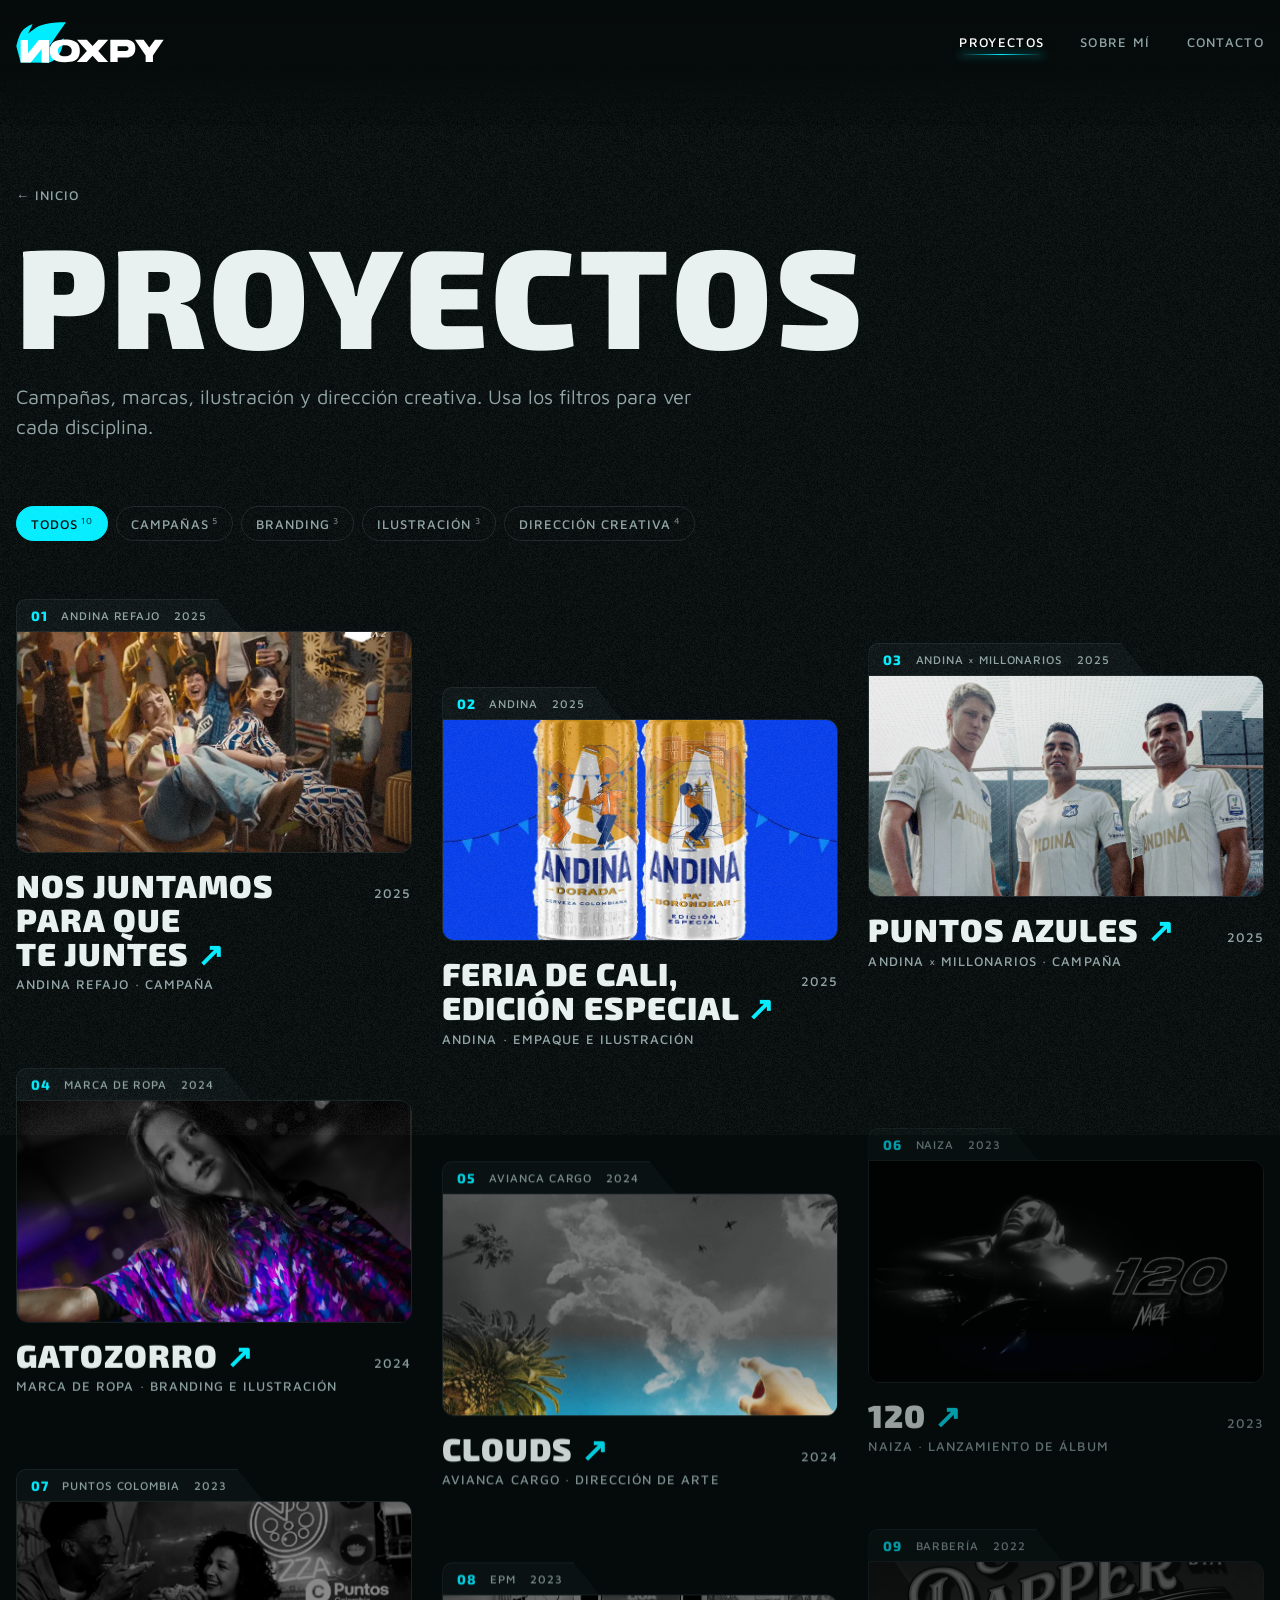
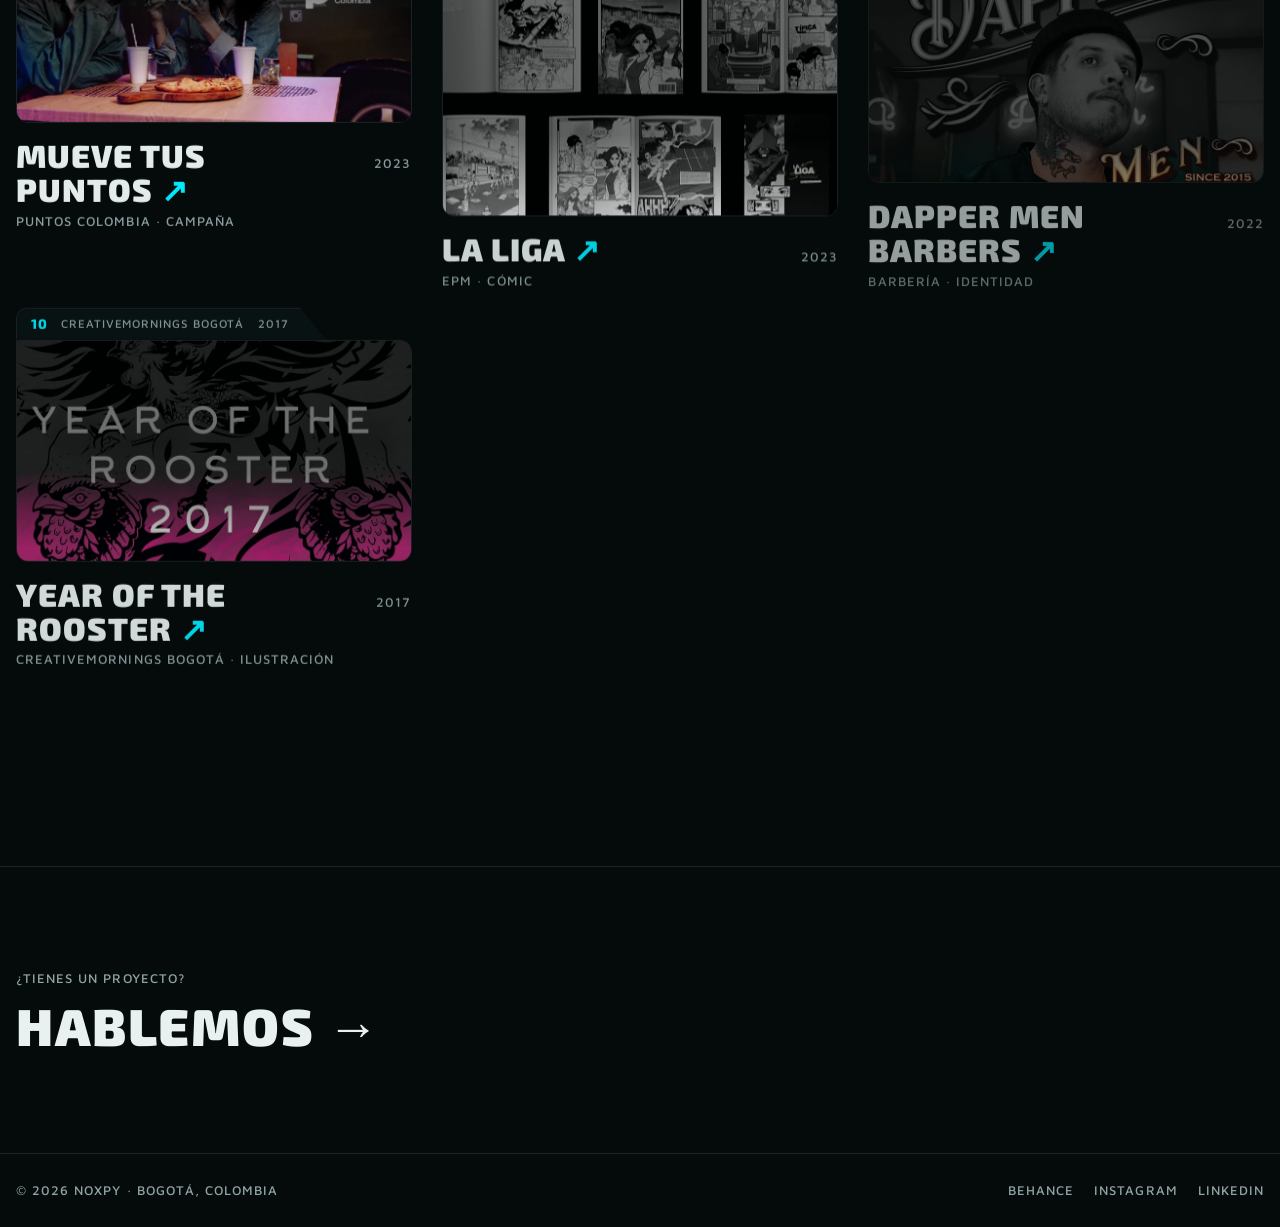
==== commit 4507e55b: "Montaje: el cursor deja una estela de arrastre con mapa de color cian, amarillo y magenta Co-Authore" ====
--- a/proyectos/index.html
+++ b/proyectos/index.html
@@ -10,7 +10,7 @@
 <link rel="preconnect" href="https://fonts.googleapis.com">
 <link rel="preconnect" href="https://fonts.gstatic.com" crossorigin>
 <link rel="stylesheet" href="https://fonts.googleapis.com/css2?family=Exo+2:wght@700;800;900&family=Maven+Pro:wght@400;500;600&display=swap">
-<link rel="stylesheet" href="../assets/css/styles.css?v=202611041537">
+<link rel="stylesheet" href="../assets/css/styles.css?v=202611041544">
 </head>
 <body>
 <div class="grain" aria-hidden="true"></div>
@@ -218,7 +218,7 @@
   </div>
 </footer>
 
-<script src="../assets/vendor/anime.umd.min.js?v=202611041537"></script>
-<script src="../assets/js/main.js?v=202611041537"></script>
+<script src="../assets/vendor/anime.umd.min.js?v=202611041544"></script>
+<script src="../assets/js/main.js?v=202611041544"></script>
 </body>
 </html>
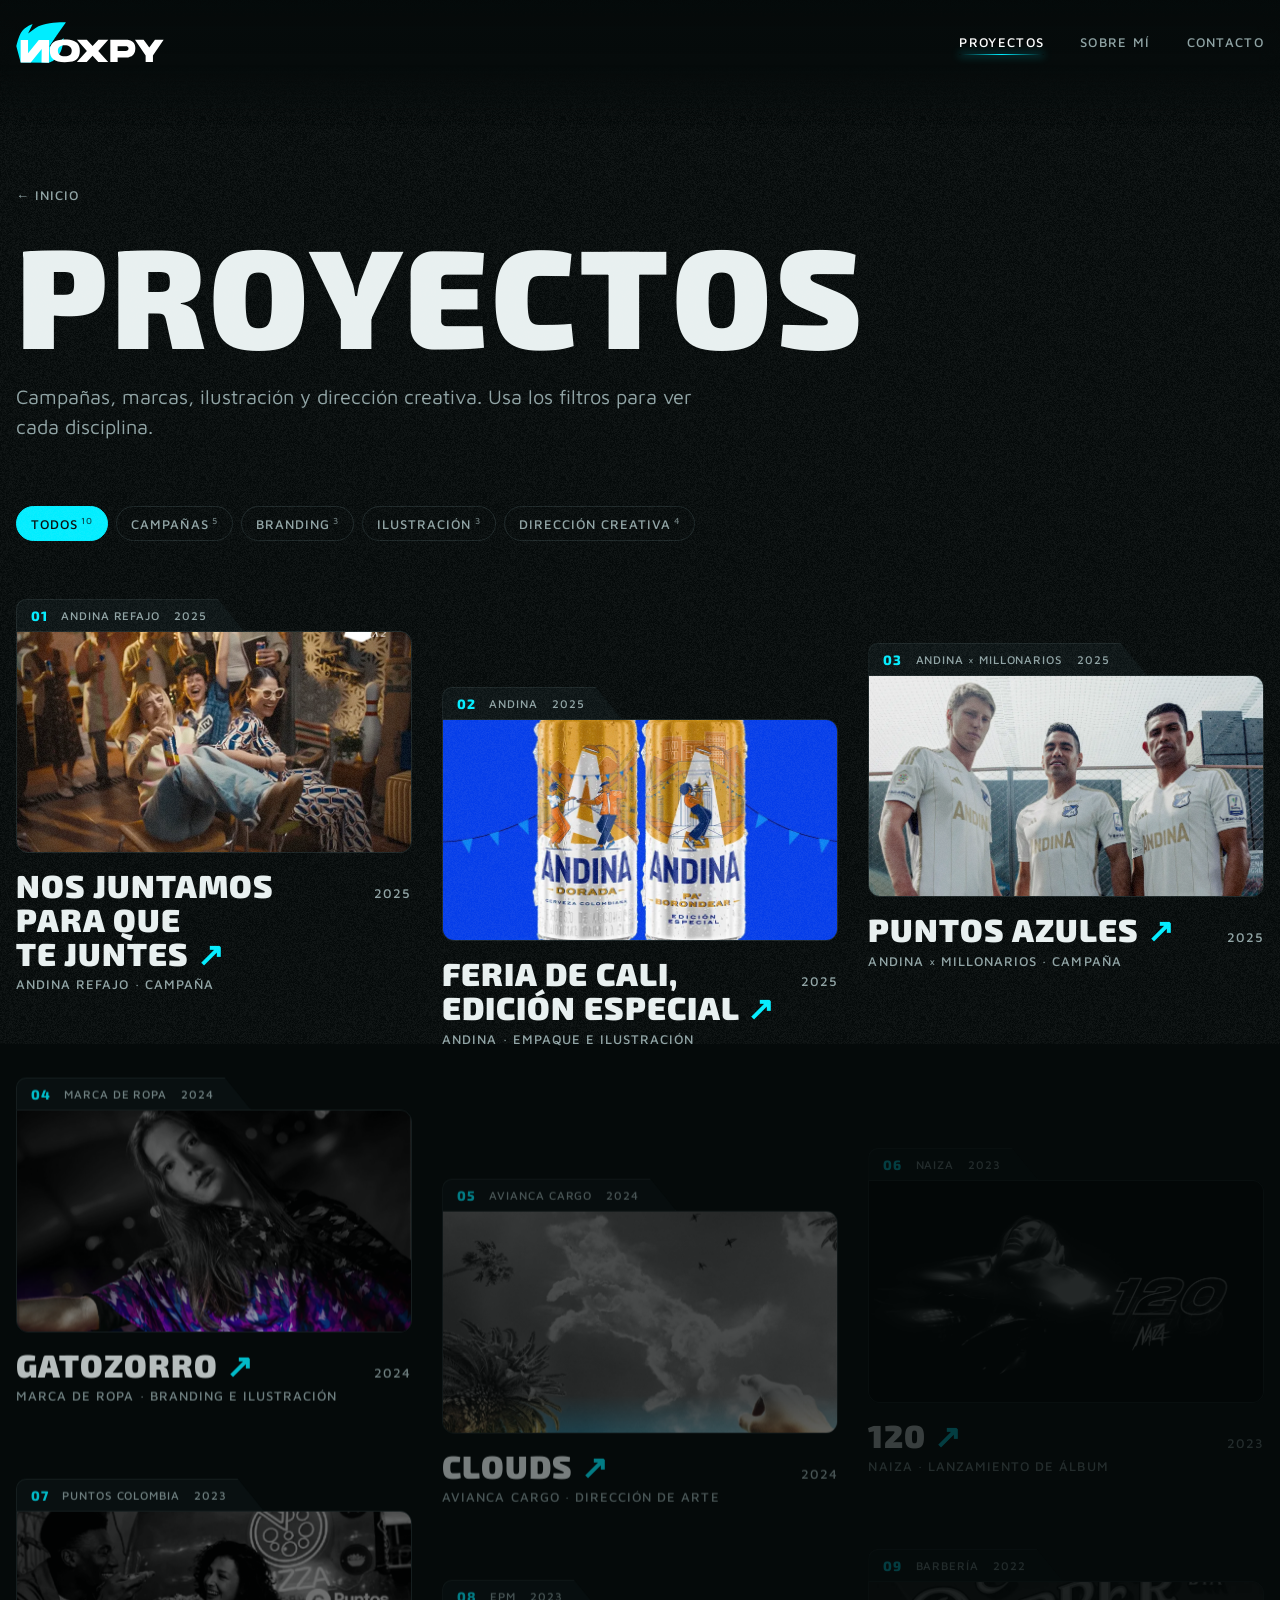
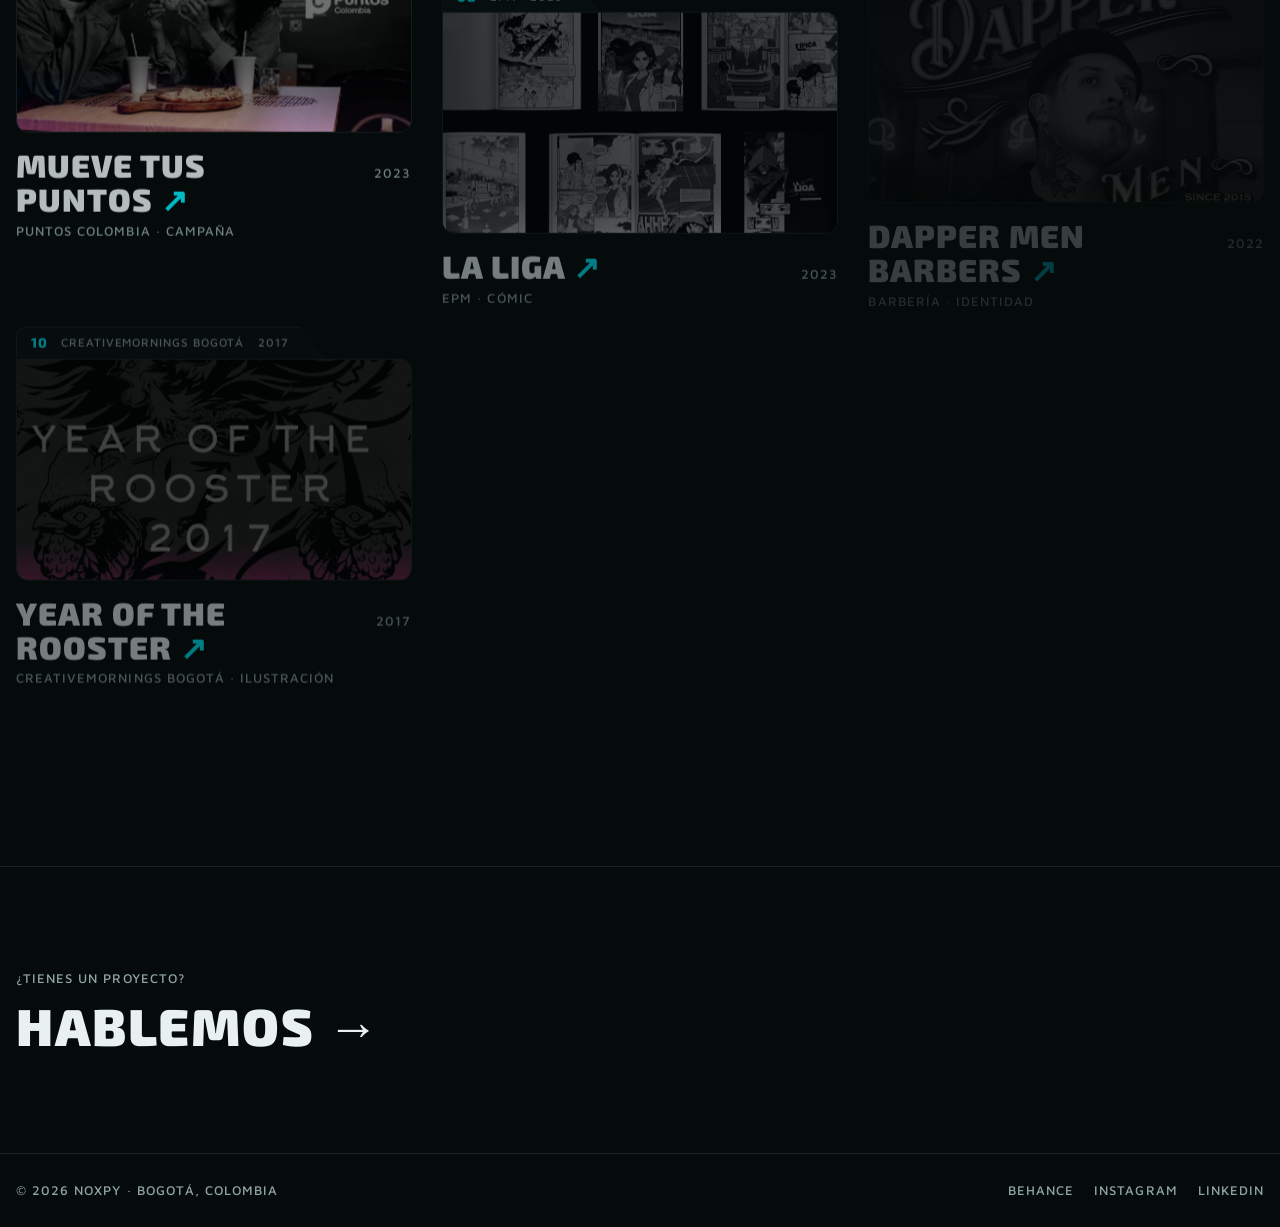
==== commit 90eab83d: "Montaje: el cursor estira la imagen por unos segundos (azul y naranja, como exposición larga) Co-Aut" ====
--- a/proyectos/index.html
+++ b/proyectos/index.html
@@ -10,7 +10,7 @@
 <link rel="preconnect" href="https://fonts.googleapis.com">
 <link rel="preconnect" href="https://fonts.gstatic.com" crossorigin>
 <link rel="stylesheet" href="https://fonts.googleapis.com/css2?family=Exo+2:wght@700;800;900&family=Maven+Pro:wght@400;500;600&display=swap">
-<link rel="stylesheet" href="../assets/css/styles.css?v=202611041544">
+<link rel="stylesheet" href="../assets/css/styles.css?v=202611041548">
 </head>
 <body>
 <div class="grain" aria-hidden="true"></div>
@@ -218,7 +218,7 @@
   </div>
 </footer>
 
-<script src="../assets/vendor/anime.umd.min.js?v=202611041544"></script>
-<script src="../assets/js/main.js?v=202611041544"></script>
+<script src="../assets/vendor/anime.umd.min.js?v=202611041548"></script>
+<script src="../assets/js/main.js?v=202611041548"></script>
 </body>
 </html>
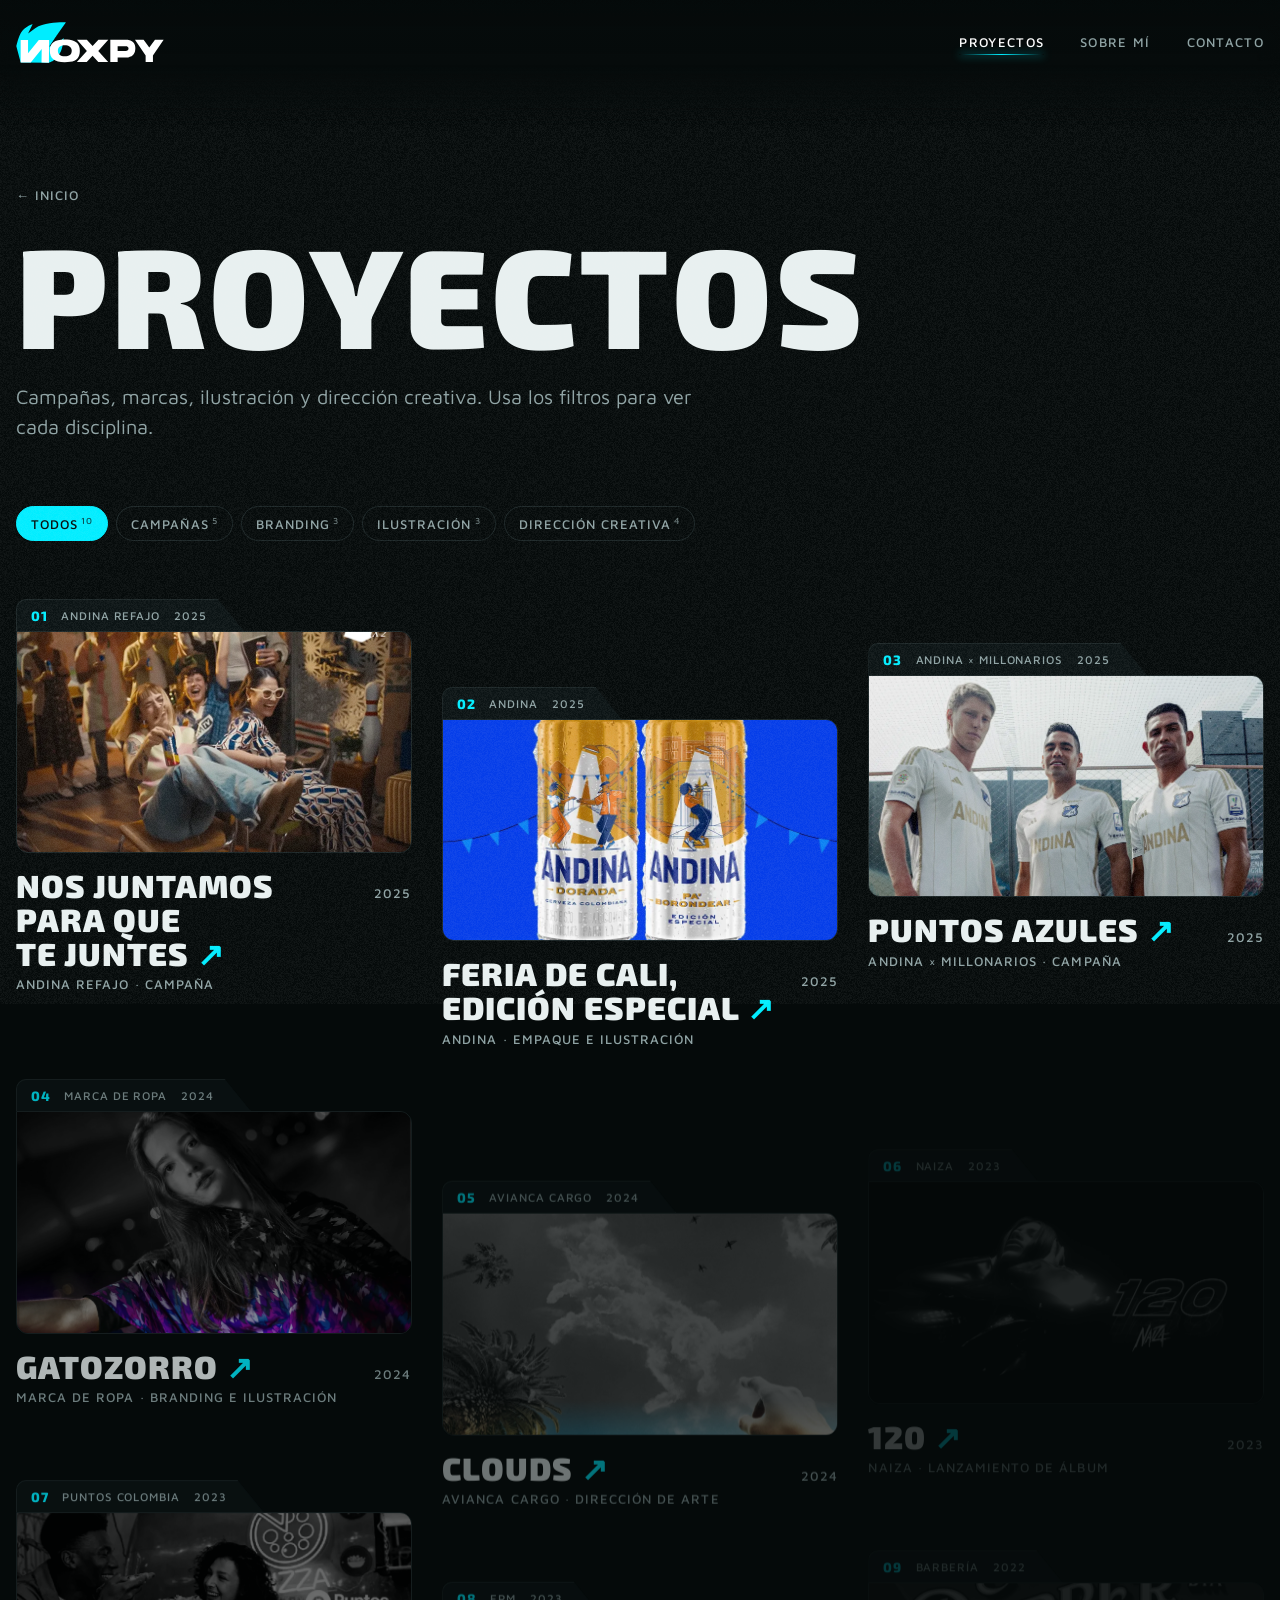
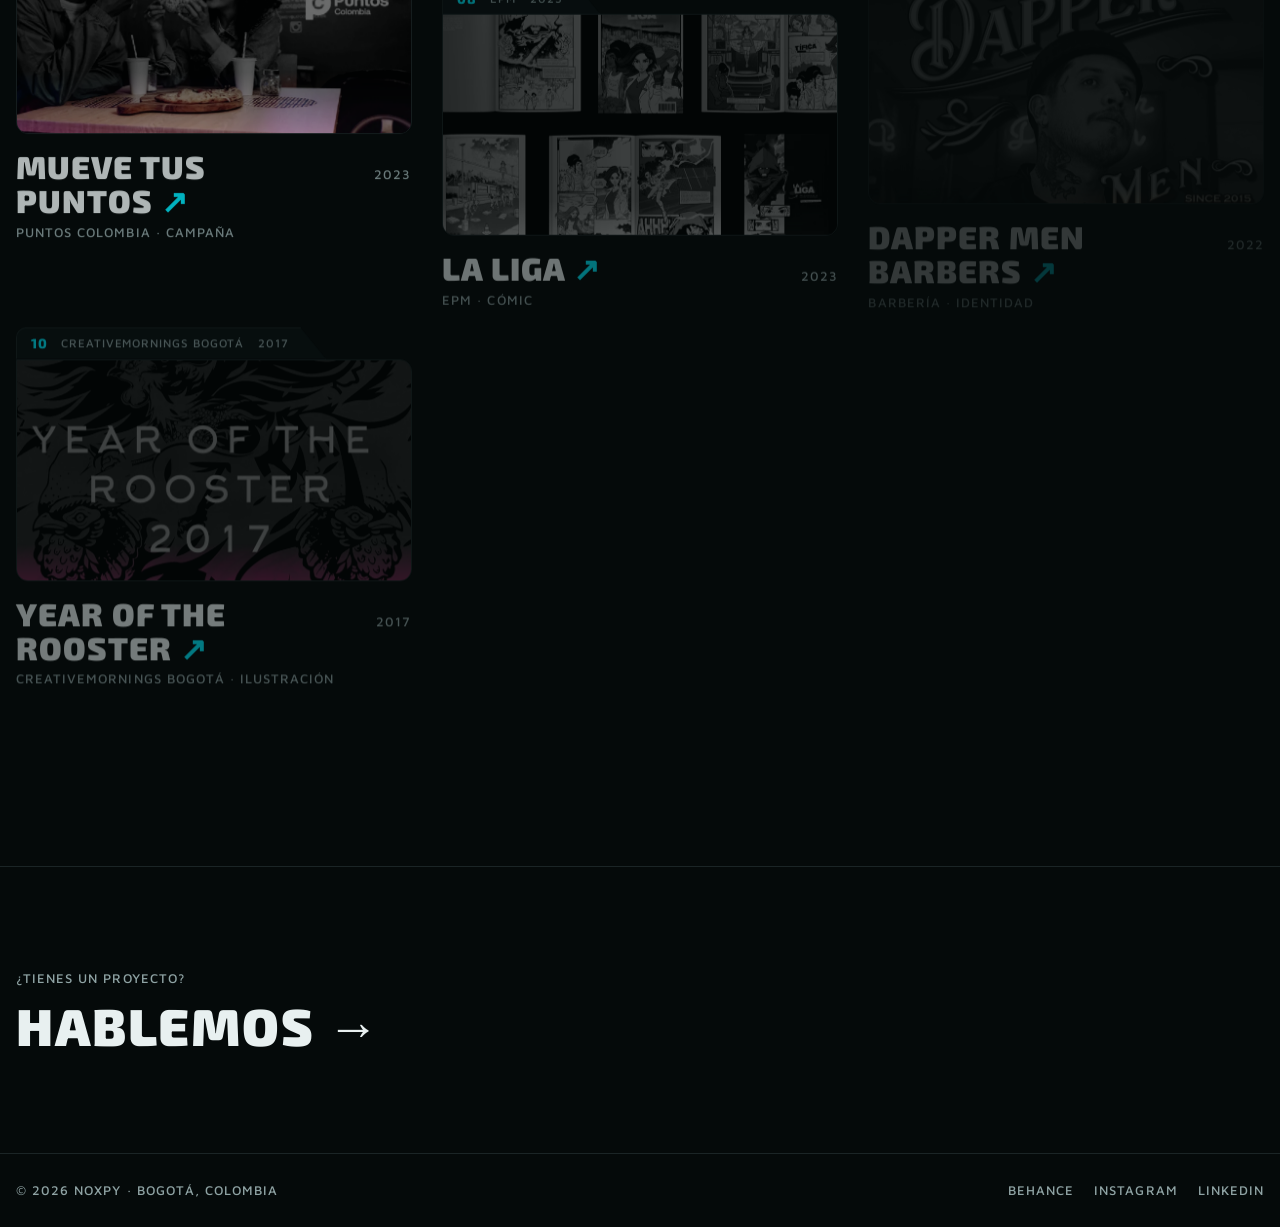
==== commit f37d89a9: "Montaje: estiramiento del cursor al 40 % del tamaño y con bordes más suaves Co-Authored-By: Claude O" ====
--- a/proyectos/index.html
+++ b/proyectos/index.html
@@ -10,7 +10,7 @@
 <link rel="preconnect" href="https://fonts.googleapis.com">
 <link rel="preconnect" href="https://fonts.gstatic.com" crossorigin>
 <link rel="stylesheet" href="https://fonts.googleapis.com/css2?family=Exo+2:wght@700;800;900&family=Maven+Pro:wght@400;500;600&display=swap">
-<link rel="stylesheet" href="../assets/css/styles.css?v=202611041548">
+<link rel="stylesheet" href="../assets/css/styles.css?v=202611041551">
 </head>
 <body>
 <div class="grain" aria-hidden="true"></div>
@@ -218,7 +218,7 @@
   </div>
 </footer>
 
-<script src="../assets/vendor/anime.umd.min.js?v=202611041548"></script>
-<script src="../assets/js/main.js?v=202611041548"></script>
+<script src="../assets/vendor/anime.umd.min.js?v=202611041551"></script>
+<script src="../assets/js/main.js?v=202611041551"></script>
 </body>
 </html>
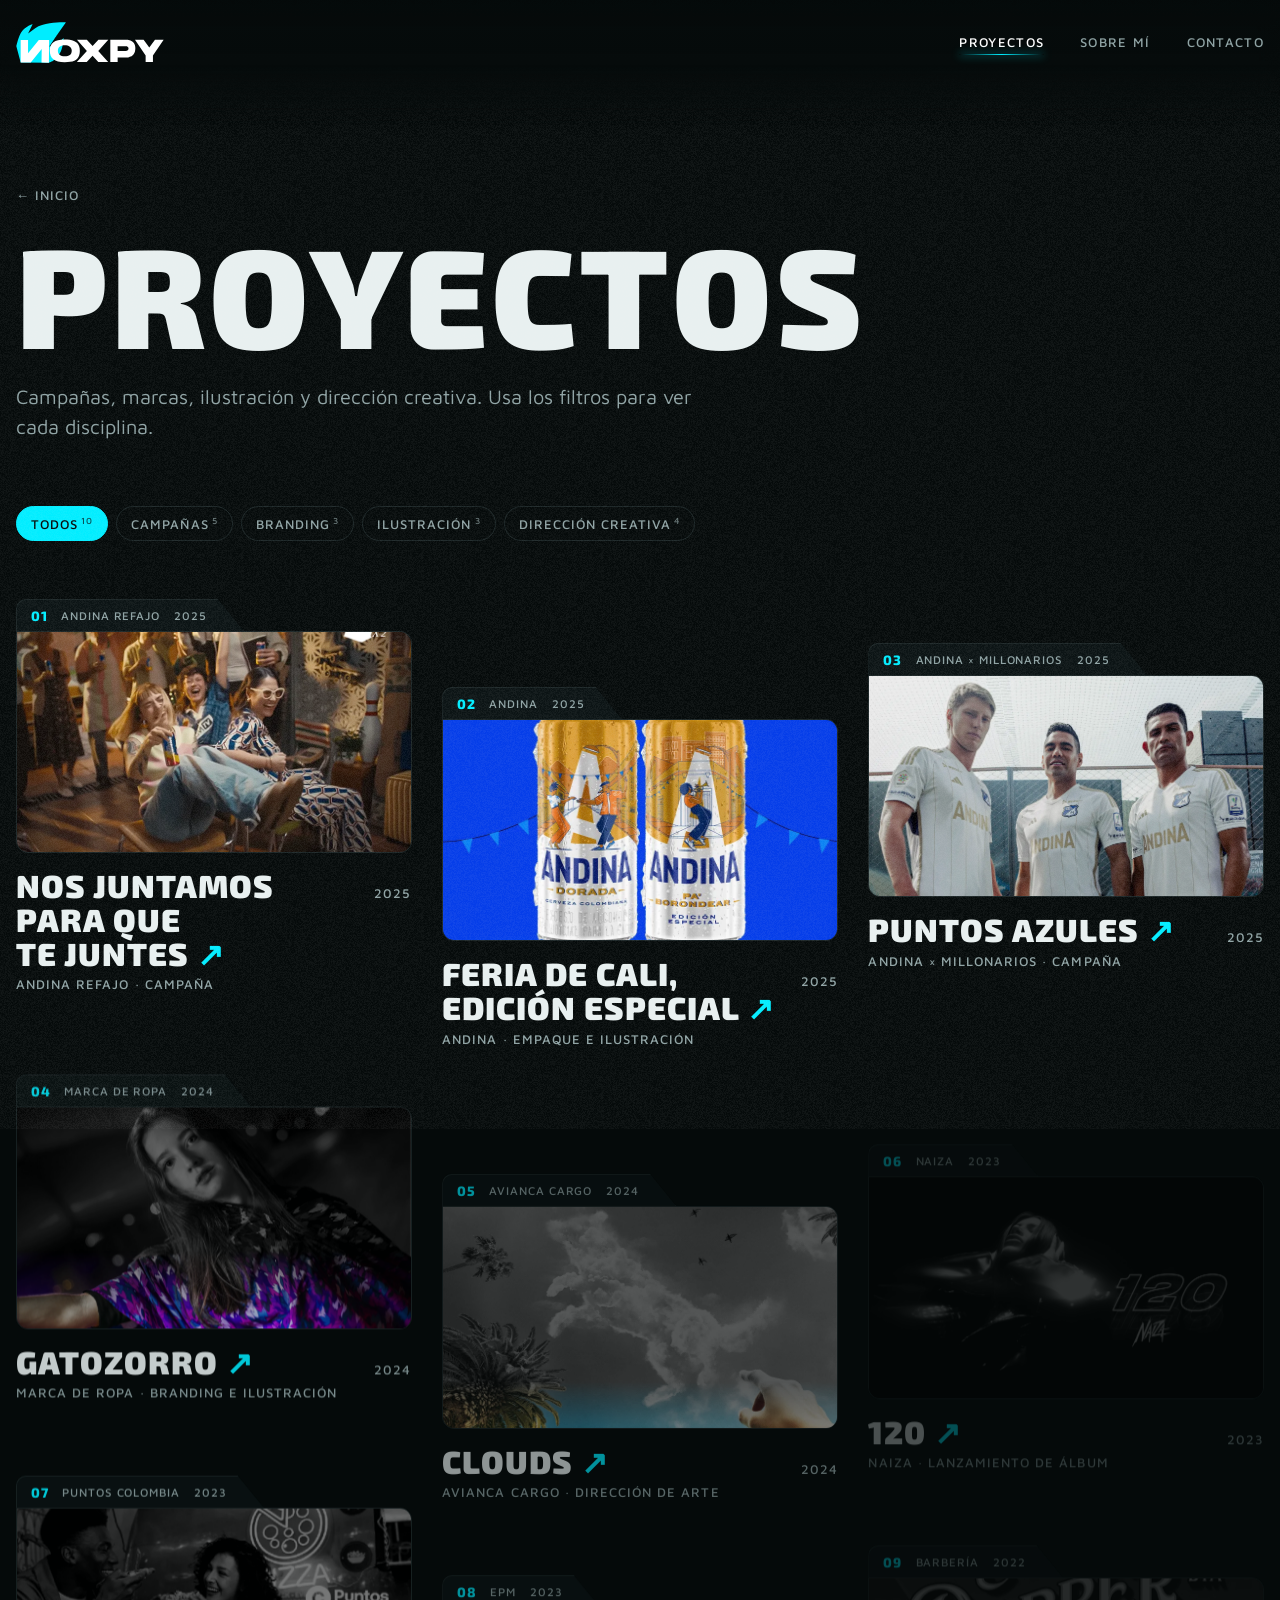
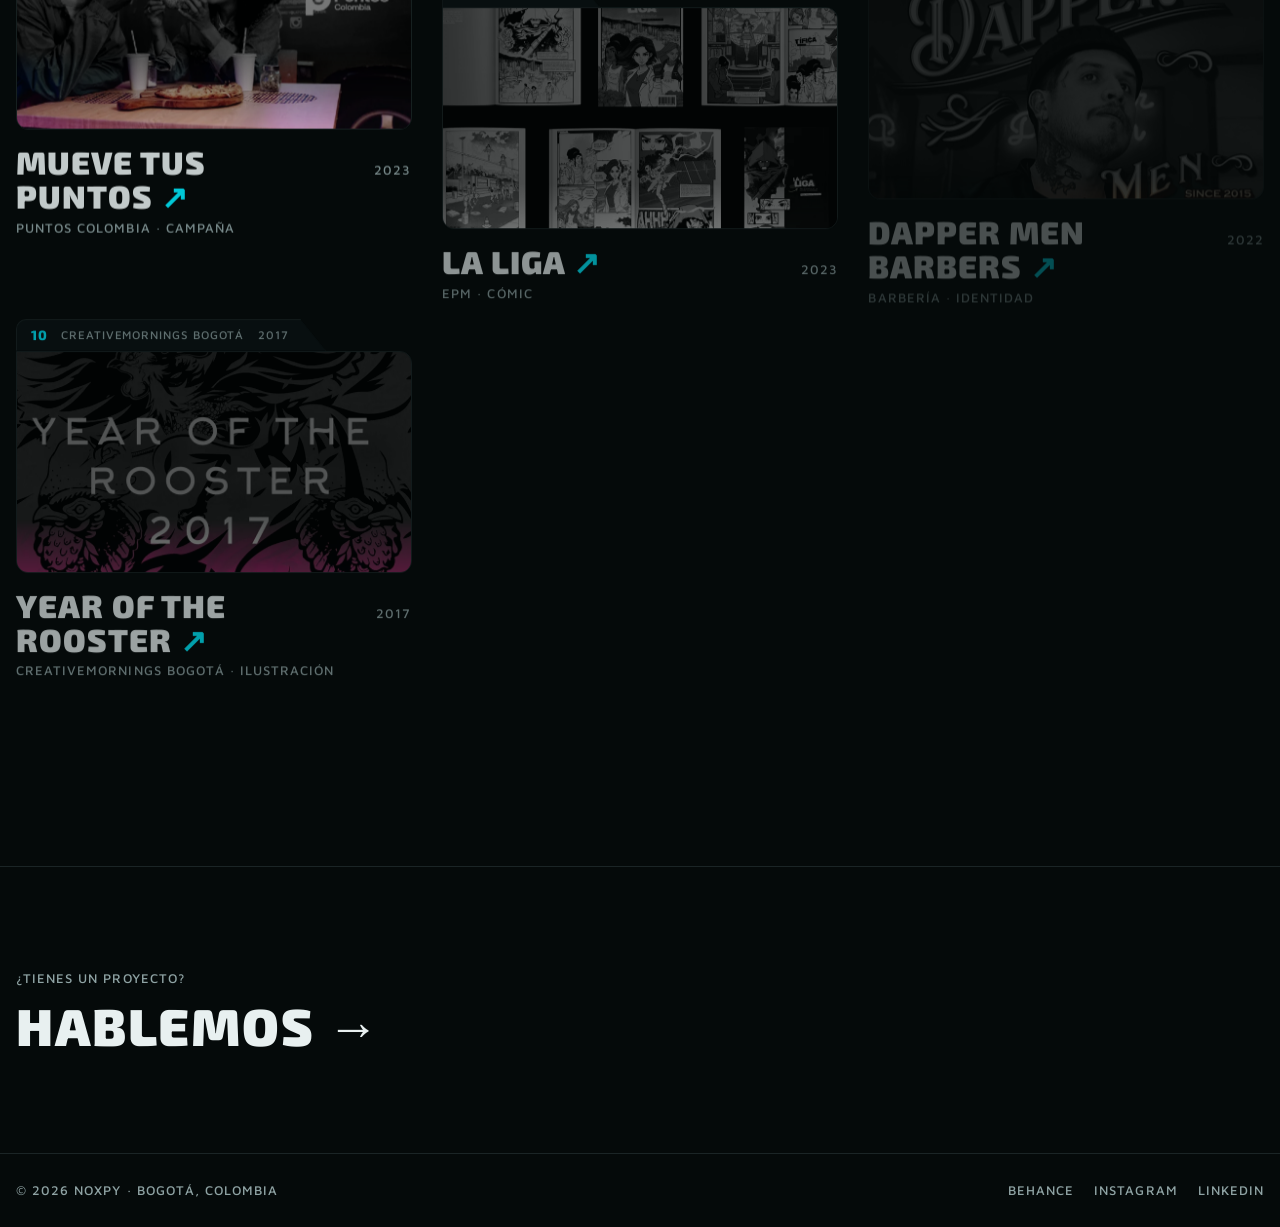
==== commit cac3e58c: "Montaje: gradación fría con rojos casi magenta, rojos estirados, desfase RGB leve y grano de películ" ====
--- a/proyectos/index.html
+++ b/proyectos/index.html
@@ -10,7 +10,7 @@
 <link rel="preconnect" href="https://fonts.googleapis.com">
 <link rel="preconnect" href="https://fonts.gstatic.com" crossorigin>
 <link rel="stylesheet" href="https://fonts.googleapis.com/css2?family=Exo+2:wght@700;800;900&family=Maven+Pro:wght@400;500;600&display=swap">
-<link rel="stylesheet" href="../assets/css/styles.css?v=202611041551">
+<link rel="stylesheet" href="../assets/css/styles.css?v=202611041555">
 </head>
 <body>
 <div class="grain" aria-hidden="true"></div>
@@ -218,7 +218,7 @@
   </div>
 </footer>
 
-<script src="../assets/vendor/anime.umd.min.js?v=202611041551"></script>
-<script src="../assets/js/main.js?v=202611041551"></script>
+<script src="../assets/vendor/anime.umd.min.js?v=202611041555"></script>
+<script src="../assets/js/main.js?v=202611041555"></script>
 </body>
 </html>
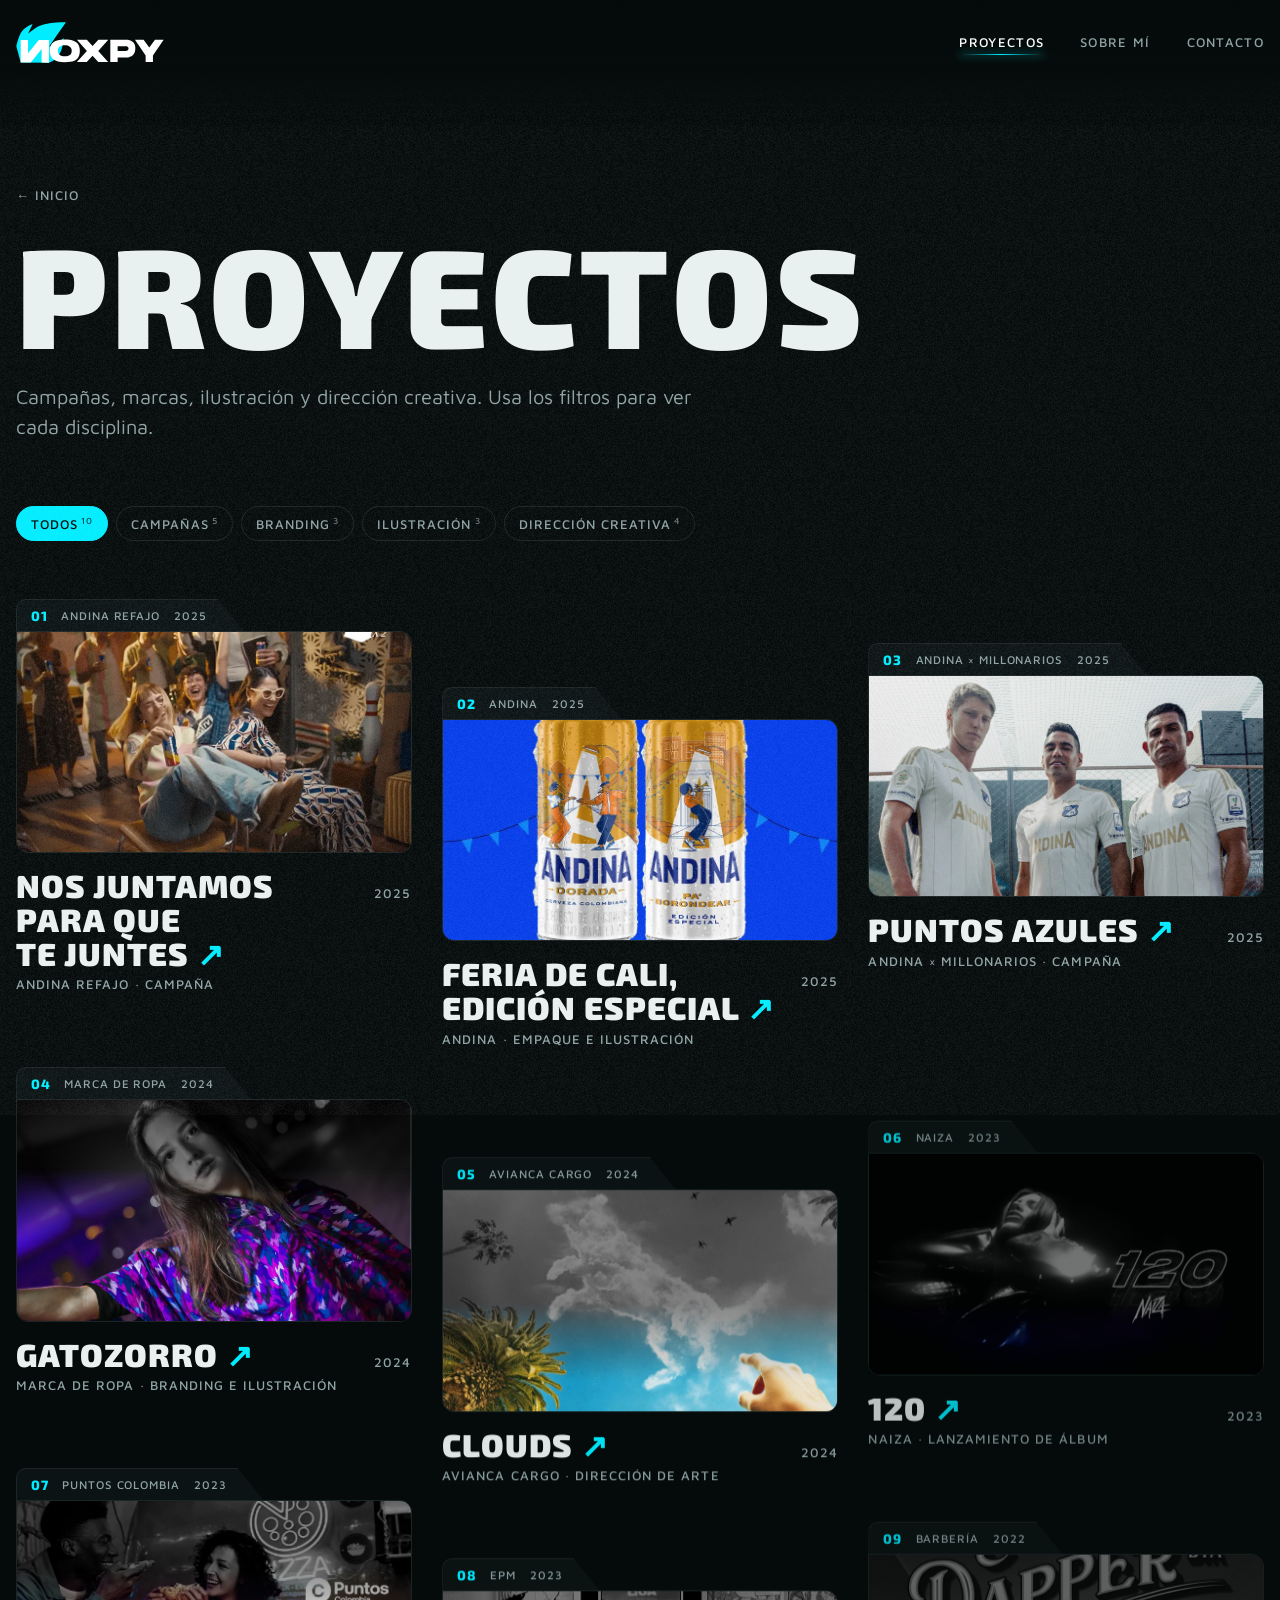
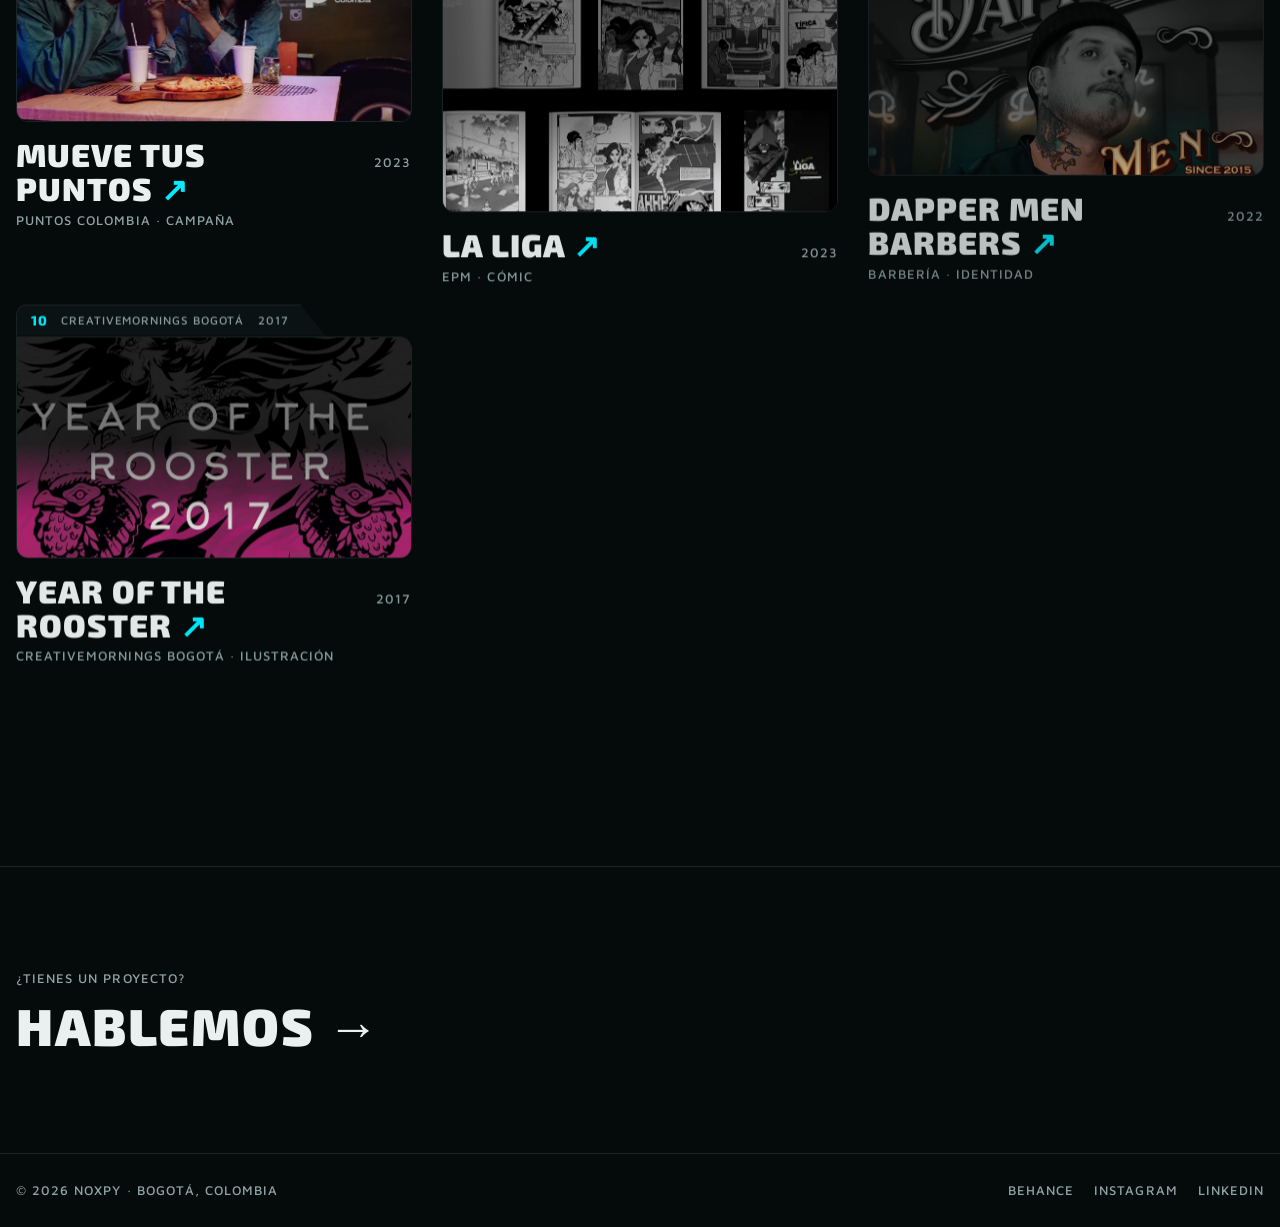
==== commit c97e5c59: "Portada: rojos más suaves con motion blur y PORTAFOLIO estirado por la estela del cursor Co-Authored" ====
--- a/proyectos/index.html
+++ b/proyectos/index.html
@@ -10,7 +10,7 @@
 <link rel="preconnect" href="https://fonts.googleapis.com">
 <link rel="preconnect" href="https://fonts.gstatic.com" crossorigin>
 <link rel="stylesheet" href="https://fonts.googleapis.com/css2?family=Exo+2:wght@700;800;900&family=Maven+Pro:wght@400;500;600&display=swap">
-<link rel="stylesheet" href="../assets/css/styles.css?v=202611041555">
+<link rel="stylesheet" href="../assets/css/styles.css?v=202611041840">
 </head>
 <body>
 <div class="grain" aria-hidden="true"></div>
@@ -218,7 +218,7 @@
   </div>
 </footer>
 
-<script src="../assets/vendor/anime.umd.min.js?v=202611041555"></script>
-<script src="../assets/js/main.js?v=202611041555"></script>
+<script src="../assets/vendor/anime.umd.min.js?v=202611041840"></script>
+<script src="../assets/js/main.js?v=202611041840"></script>
 </body>
 </html>
--- a/assets/css/styles.css
+++ b/assets/css/styles.css
@@ -209,8 +209,12 @@
   display: grid; place-items: center;
   padding-bottom: 16vh;   /* un poco por encima del centro, lejos del titular */
 }
-.hero-marca img {
-  display: block; width: clamp(130px, 21.6vw, 346px); height: auto;
+.hero-marca-luz { position: relative; }
+/* PORTAFOLIO deformado por la estela del cursor (assets/js/montaje.js): mismo brillo que el logo */
+.hero .marca-deformada { position: absolute; inset: auto; z-index: 1; display: none; pointer-events: none; }
+.hero .hero-marca-luz.deformando img { visibility: hidden; }
+.hero .hero-marca-luz.deformando .marca-deformada { display: block; }
+.hero-marca img, .marca-deformada {
   filter:
     drop-shadow(-1.5px 0 0 rgba(223, 0, 247, .55))
     drop-shadow(1.5px 0 0 rgba(0, 220, 255, .55))
@@ -218,6 +222,7 @@
     drop-shadow(0 0 14px rgba(255, 255, 255, .28))
     drop-shadow(0 0 42px rgba(160, 170, 255, .25));
 }
+.hero-marca img { display: block; width: clamp(130px, 21.6vw, 346px); height: auto; }
 @media (max-width: 760px) {
   .hero-marca { place-items: start center; padding: 24vh 0 0; }
   .hero-marca img { width: 40.5vw; }
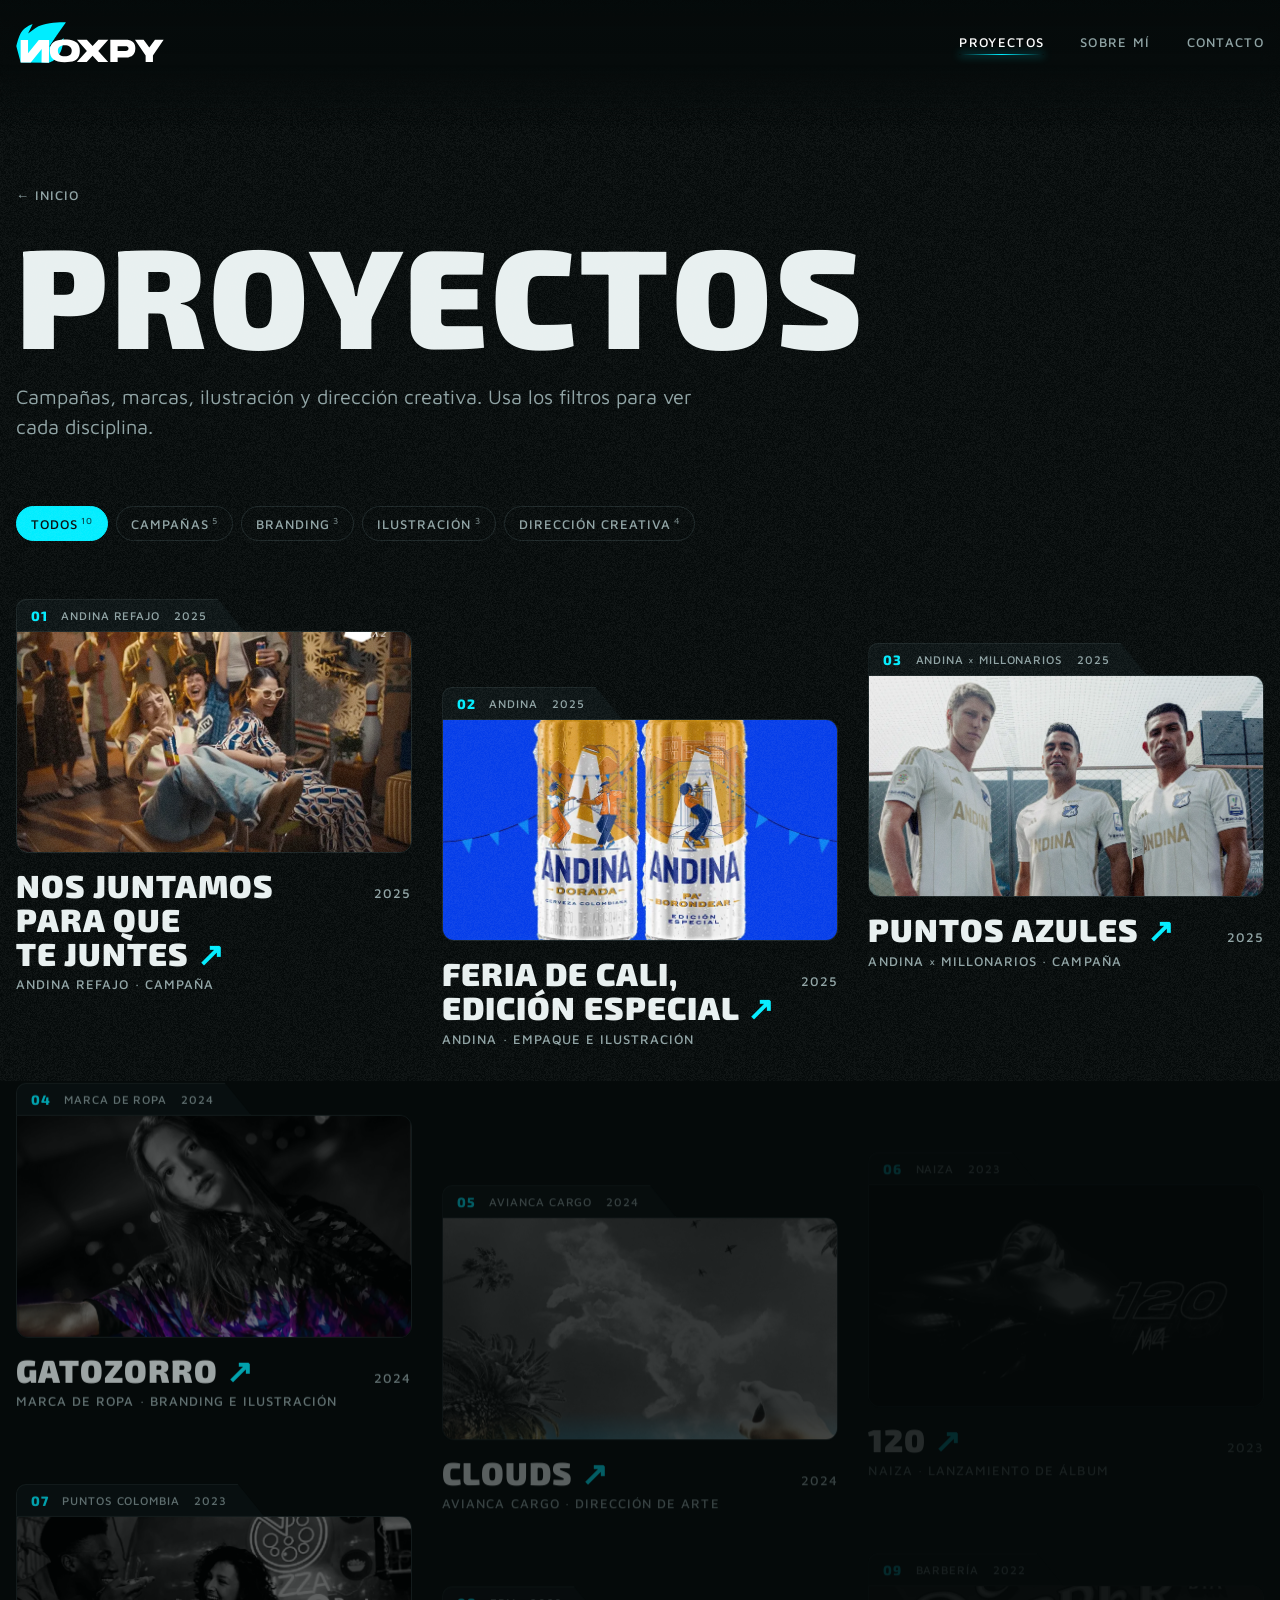
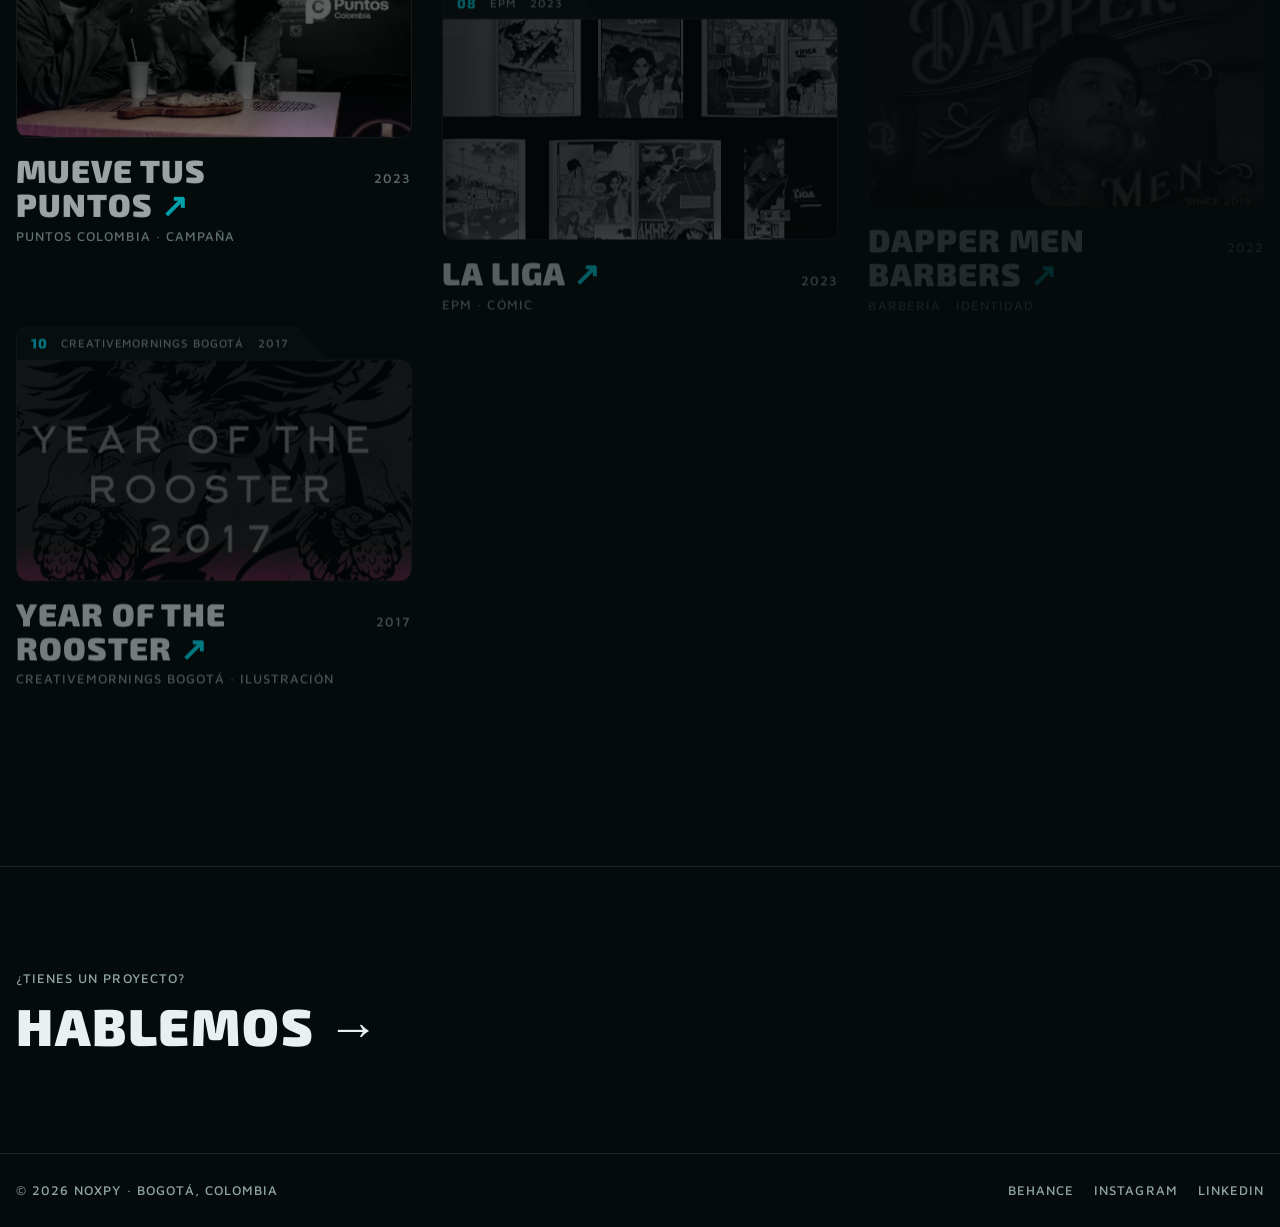
==== commit c5924068: "Portada: textos centrados, N al centro, glitch prismático desde el centro con eco, ritmo de latidos " ====
--- a/proyectos/index.html
+++ b/proyectos/index.html
@@ -10,7 +10,7 @@
 <link rel="preconnect" href="https://fonts.googleapis.com">
 <link rel="preconnect" href="https://fonts.gstatic.com" crossorigin>
 <link rel="stylesheet" href="https://fonts.googleapis.com/css2?family=Exo+2:wght@700;800;900&family=Maven+Pro:wght@400;500;600&display=swap">
-<link rel="stylesheet" href="../assets/css/styles.css?v=202611041840">
+<link rel="stylesheet" href="../assets/css/styles.css?v=202611051000">
 </head>
 <body>
 <div class="grain" aria-hidden="true"></div>
@@ -218,7 +218,7 @@
   </div>
 </footer>
 
-<script src="../assets/vendor/anime.umd.min.js?v=202611041840"></script>
-<script src="../assets/js/main.js?v=202611041840"></script>
+<script src="../assets/vendor/anime.umd.min.js?v=202611051000"></script>
+<script src="../assets/js/main.js?v=202611051000"></script>
 </body>
 </html>
--- a/assets/css/styles.css
+++ b/assets/css/styles.css
@@ -206,7 +206,7 @@
    desfase RGB (#df00f7 / cian), halation cálida y bloom amplio */
 .hero-marca {
   position: absolute; inset: 0; z-index: 0; pointer-events: none;
-  display: grid; place-items: center;
+  display: flex; flex-direction: column; align-items: center; justify-content: center; gap: clamp(12px, 1.6vw, 22px);
   padding-bottom: 16vh;   /* un poco por encima del centro, lejos del titular */
 }
 .hero-marca-luz { position: relative; }
@@ -224,7 +224,7 @@
 }
 .hero-marca img { display: block; width: clamp(130px, 21.6vw, 346px); height: auto; }
 @media (max-width: 760px) {
-  .hero-marca { place-items: start center; padding: 24vh 0 0; }
+  .hero-marca { justify-content: flex-start; padding: 24vh 0 0; }
   .hero-marca img { width: 40.5vw; }
 }
 @media (prefers-reduced-motion: no-preference) {
@@ -306,11 +306,15 @@
 }
 .hero h1 {
   margin: 0;
-  font-size: clamp(2rem, 4.1vw, 4.05rem); line-height: .95;   /* 40% más pequeño */
+  /* Diagramación centrada bajo PORTAFOLIO: dos líneas del mismo ancho que el logo, justificadas
+     (el espacio sobrante se reparte entre las palabras) */
+  /* Texto protagonista: el ancho lo da «Creativo por naturaleza.» y «Rebelde en el diseño.» se justifica a ese ancho */
+  width: fit-content; max-width: 94vw;
+  font-size: min(clamp(36px, 3.36vw, 54px), 5.4vw); line-height: 1.1;
   letter-spacing: .04em;
-  max-width: 13ch;
-}
-.hero h1 .linea { display: block; }
+  text-align: justify; text-align-last: justify; text-wrap: nowrap;
+}
+.hero h1 .linea { display: block; white-space: nowrap; text-align-last: justify; }
 .hero h1 .linea:not(.linea--luz) { font-weight: 200; letter-spacing: .07em; }
 .hero h1 .linea--luz { color: var(--cian); }
 
@@ -375,10 +379,10 @@
 .tch.cursor::after { position: absolute; left: calc(100% + .06em); top: .05em; }
 .caret { margin-left: .08em; }
 @keyframes parpadeo { 50% { opacity: 0; } }
-.hero-eyebrow { margin: 0; color: var(--texto); }
+.hero-eyebrow { margin: 0; color: var(--texto); text-align: center; }
 /* Símbolo en la portada: la N dentro de la llama, con degradado en movimiento.
    Glow óptico, bloom (halo amplio) y halation (filo cálido) */
-.hero-llama { position: relative; width: clamp(64px, 7vw, 104px); margin-bottom: 4px; }
+.hero-llama { position: relative; width: clamp(64px, 7vw, 104px); margin-top: clamp(14px, 3vh, 36px); }   /* centrada, debajo del manifiesto */
 .hero-llama svg { position: relative; z-index: 1; display: block; width: 100%; height: auto; overflow: visible; }
 /* Halo (bloom y halation): pre-calculado como imagen detrás de la llama. La llama cambia en cada cuadro;
    si el brillo se calculara encima de ella, el navegador lo redibujaría sin parar. Aquí solo cambia su opacidad */
@@ -420,7 +424,7 @@
 
 
 /* Manifiesto corto: se escribe y se borra, una línea a la vez */
-.manifiesto { margin: 0; font: 600 clamp(1.25rem, 2.4vw, 1.75rem)/1.2 var(--f-titulo); min-height: 1.2em; }
+.manifiesto { margin: 0; font: 600 clamp(1rem, 1.5vw, 1.4rem)/1.2 var(--f-titulo); min-height: 1.2em; text-align: center; }
 .m-tipeo { white-space: nowrap; }
 .caret { display: none; }
 .is-tipeando .caret { display: inline-block; }
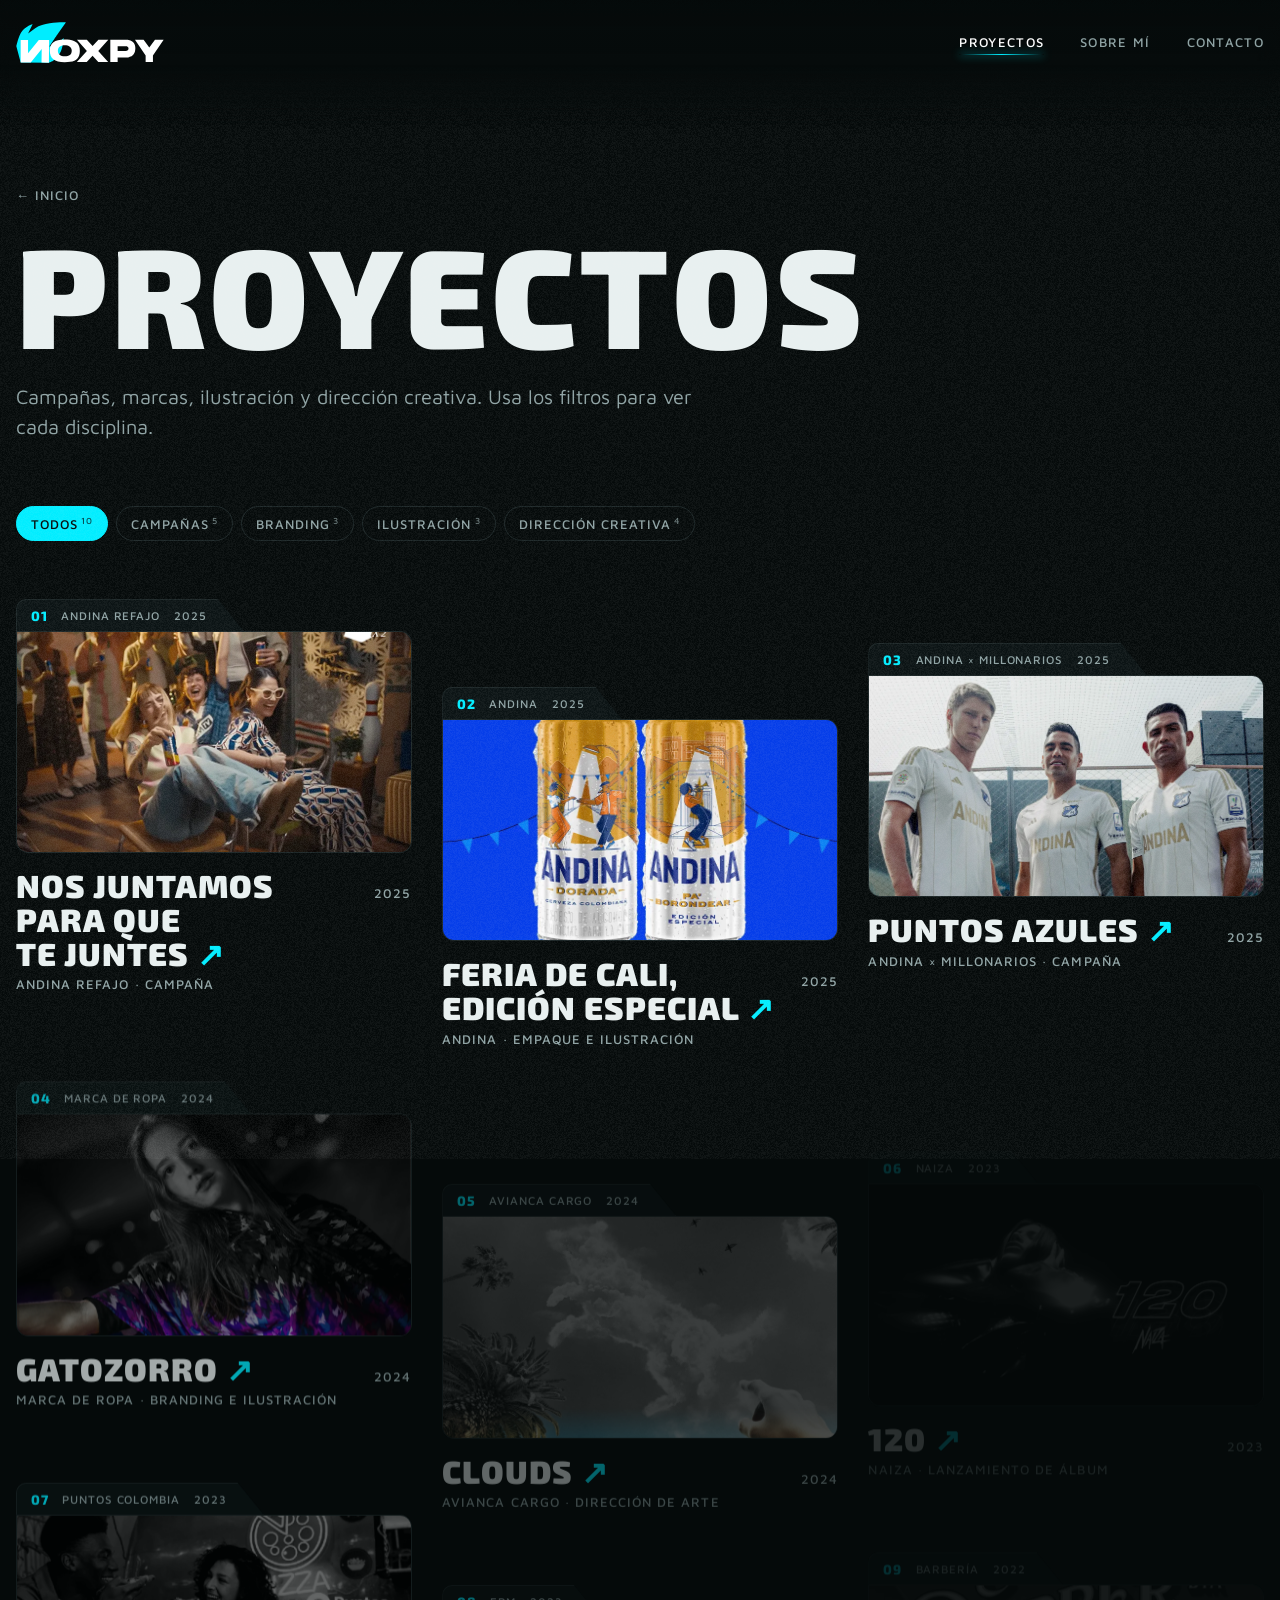
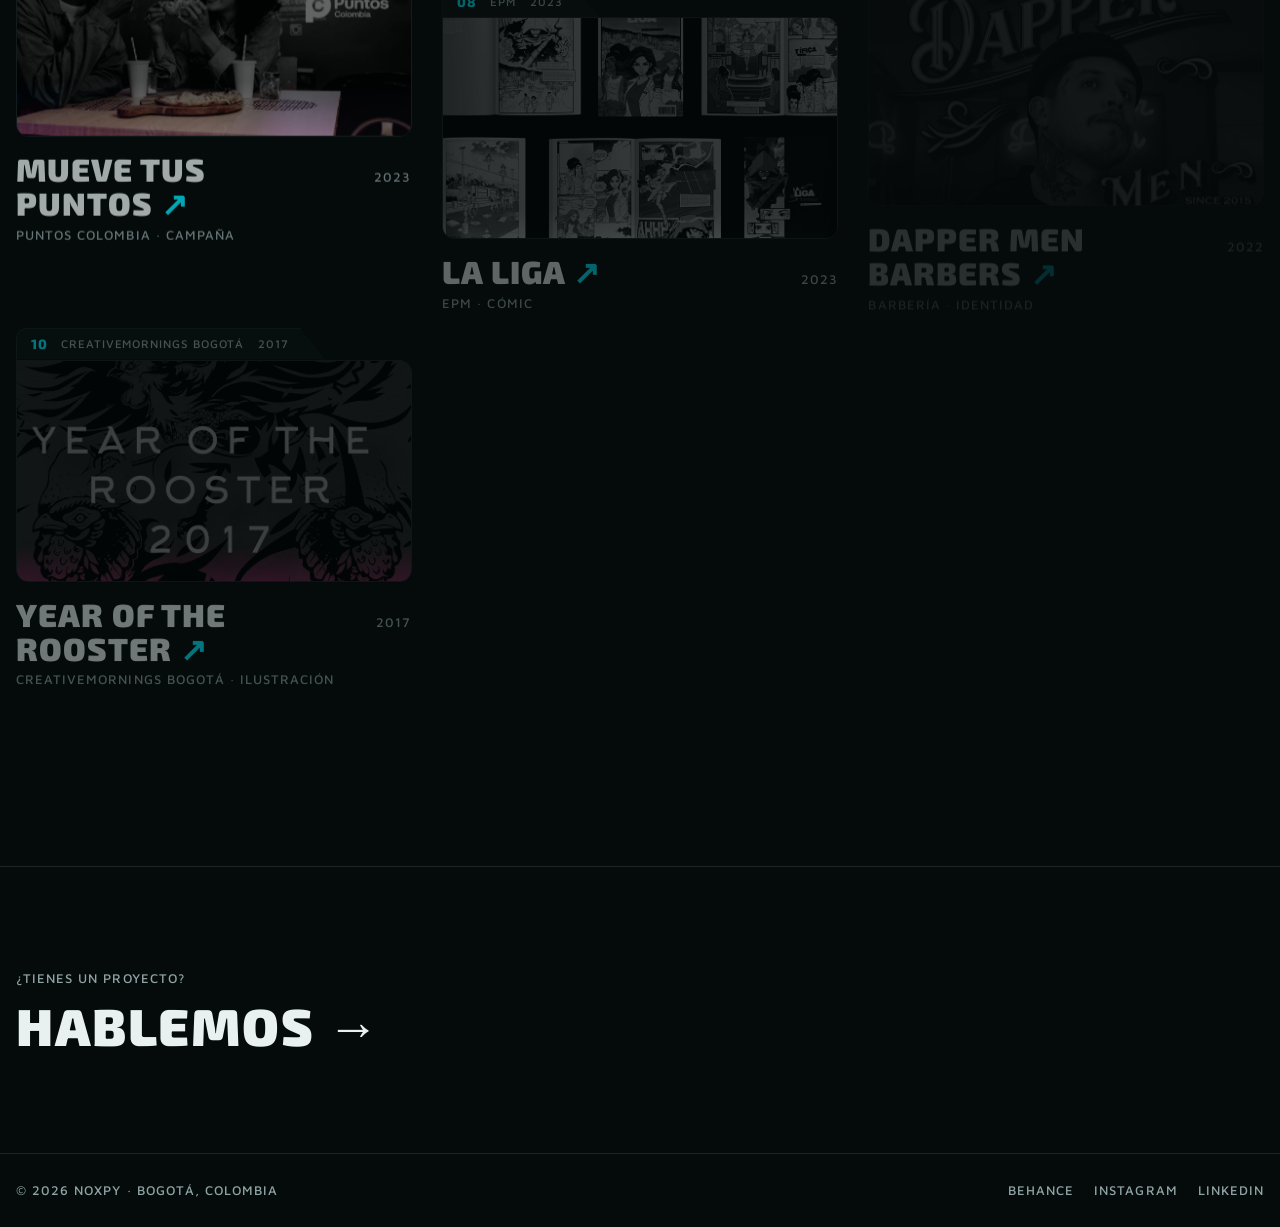
==== commit db4f0371: "Arreglo en celulares, SEO y GEO - Montaje: precisión alta cuando existe, versión ligera en pantallas" ====
--- a/proyectos/index.html
+++ b/proyectos/index.html
@@ -3,26 +3,298 @@
 <head>
 <meta charset="utf-8">
 <meta name="viewport" content="width=device-width, initial-scale=1, viewport-fit=cover">
-<title>Proyectos · NOXPY</title>
-<meta name="claude:viewport-fit-sides" content="cover">
-<meta name="description" content="Todos los proyectos de Cristian Patiño (NOXPY): campañas, branding, ilustración y dirección creativa para Andina, Puntos Colombia, Avianca Cargo, EPM y más.">
+<title>Proyectos de dirección de arte, branding e ilustración · NOXPY</title>
+<meta name="description" content="Proyectos de Cristian Patiño (NOXPY): campañas, branding, empaques, ilustración y dirección creativa para Andina, Puntos Colombia, Avianca Cargo, EPM y más.">
+<link rel="canonical" href="https://noxpy.com/proyectos/">
+<meta name="robots" content="index, follow, max-image-preview:large">
+<meta name="author" content="Cristian Patiño">
+<meta name="theme-color" content="#050A0A">
+<meta name="geo.region" content="CO-DC">
+<meta name="geo.placename" content="Bogotá">
+<meta property="og:type" content="website">
+<meta property="og:site_name" content="NOXPY">
+<meta property="og:locale" content="es_CO">
+<meta property="og:url" content="https://noxpy.com/proyectos/">
+<meta property="og:title" content="Proyectos de dirección de arte, branding e ilustración · NOXPY">
+<meta property="og:description" content="Proyectos de Cristian Patiño (NOXPY): campañas, branding, empaques, ilustración y dirección creativa para Andina, Puntos Colombia, Avianca Cargo, EPM y más.">
+<meta property="og:image" content="https://noxpy.com/assets/img/og-noxpy.jpg">
+<meta property="og:image:width" content="1200">
+<meta property="og:image:height" content="630">
+<meta property="og:image:alt" content="PORTAFOLIO de Cristian Patiño (NOXPY): dirección de arte, motion e ilustración en Bogotá">
+<meta name="twitter:card" content="summary_large_image">
+<meta name="twitter:title" content="Proyectos de dirección de arte, branding e ilustración · NOXPY">
+<meta name="twitter:description" content="Proyectos de Cristian Patiño (NOXPY): campañas, branding, empaques, ilustración y dirección creativa para Andina, Puntos Colombia, Avianca Cargo, EPM y más.">
+<meta name="twitter:image" content="https://noxpy.com/assets/img/og-noxpy.jpg">
+<link rel="icon" href="../favicon.ico" sizes="48x48">
 <link rel="icon" href="../assets/img/simbolo.svg" type="image/svg+xml">
+<link rel="apple-touch-icon" href="../apple-touch-icon.png">
+<link rel="manifest" href="../site.webmanifest">
 <link rel="preconnect" href="https://fonts.googleapis.com">
 <link rel="preconnect" href="https://fonts.gstatic.com" crossorigin>
-<link rel="stylesheet" href="https://fonts.googleapis.com/css2?family=Exo+2:wght@700;800;900&family=Maven+Pro:wght@400;500;600&display=swap">
-<link rel="stylesheet" href="../assets/css/styles.css?v=202611051000">
+<!-- Las fuentes no bloquean el primer dibujo de la página (con mala señal la página quedaba en blanco esperándolas) -->
+<link rel="preload" as="style" href="https://fonts.googleapis.com/css2?family=Exo+2:wght@700;800;900&family=Maven+Pro:wght@400;500;600&display=swap">
+<link rel="stylesheet" href="https://fonts.googleapis.com/css2?family=Exo+2:wght@700;800;900&family=Maven+Pro:wght@400;500;600&display=swap" media="print" onload="this.media='all'">
+<noscript><link rel="stylesheet" href="https://fonts.googleapis.com/css2?family=Exo+2:wght@700;800;900&family=Maven+Pro:wght@400;500;600&display=swap"></noscript>
+<link rel="stylesheet" href="../assets/css/styles.css?v=202611051100">
+<script type="application/ld+json">
+{
+ "@context": "https://schema.org",
+ "@graph": [
+  {
+   "@type": "CollectionPage",
+   "@id": "https://noxpy.com/proyectos/#pagina",
+   "url": "https://noxpy.com/proyectos/",
+   "name": "Proyectos · NOXPY",
+   "inLanguage": "es-CO",
+   "isPartOf": {
+    "@id": "https://noxpy.com/#sitio"
+   },
+   "author": {
+    "@id": "https://noxpy.com/#cristian"
+   },
+   "mainEntity": {
+    "@type": "ItemList",
+    "numberOfItems": 10,
+    "itemListElement": [
+     {
+      "@type": "ListItem",
+      "position": 1,
+      "item": {
+       "@type": "CreativeWork",
+       "name": "Nos juntamos para que te juntes",
+       "url": "https://www.behance.net/gallery/218897783/Andina-Refajo-Nos-Juntamos-para-que-te-juntes",
+       "image": "https://noxpy.com/assets/img/andina-refajo.webp",
+       "dateCreated": "2025",
+       "creator": {
+        "@id": "https://noxpy.com/#cristian"
+       },
+       "genre": "Campaña",
+       "description": "Grupo de amigos celebrando con Refajo Andina en una sala de bolos",
+       "sourceOrganization": {
+        "@type": "Organization",
+        "name": "Andina Refajo"
+       }
+      }
+     },
+     {
+      "@type": "ListItem",
+      "position": 2,
+      "item": {
+       "@type": "CreativeWork",
+       "name": "Feria de Cali, edición especial",
+       "url": "https://www.behance.net/gallery/233699121/Andina-Feria-de-Cali-Edicion-Especial",
+       "image": "https://noxpy.com/assets/img/andina-feria-cali.webp",
+       "dateCreated": "2025",
+       "creator": {
+        "@id": "https://noxpy.com/#cristian"
+       },
+       "genre": "Empaque e ilustración",
+       "description": "Latas de edición especial Andina para la Feria de Cali sobre fondo azul",
+       "sourceOrganization": {
+        "@type": "Organization",
+        "name": "Andina"
+       }
+      }
+     },
+     {
+      "@type": "ListItem",
+      "position": 3,
+      "item": {
+       "@type": "CreativeWork",
+       "name": "Puntos Azules",
+       "url": "https://www.behance.net/gallery/220245487/Andina-Millonarios-Puntos-Azules",
+       "image": "https://noxpy.com/assets/img/puntos-azules.webp",
+       "dateCreated": "2025",
+       "creator": {
+        "@id": "https://noxpy.com/#cristian"
+       },
+       "genre": "Campaña",
+       "description": "Tres jugadores de Millonarios con la camiseta blanca patrocinada por Andina, frente a una reja",
+       "sourceOrganization": {
+        "@type": "Organization",
+        "name": "Andina × Millonarios"
+       }
+      }
+     },
+     {
+      "@type": "ListItem",
+      "position": 4,
+      "item": {
+       "@type": "CreativeWork",
+       "name": "GATOZORRO",
+       "url": "https://www.behance.net/gallery/119048617/GATOZORRO",
+       "image": "https://noxpy.com/assets/img/gatozorro-01.webp",
+       "dateCreated": "2024",
+       "creator": {
+        "@id": "https://noxpy.com/#cristian"
+       },
+       "genre": "Branding e ilustración",
+       "description": "Modelo con chaqueta de patrón ilustrado de GATOZORRO"
+      }
+     },
+     {
+      "@type": "ListItem",
+      "position": 5,
+      "item": {
+       "@type": "CreativeWork",
+       "name": "Clouds",
+       "url": "https://www.behance.net/gallery/185301681/Clouds-Avianca-Cargo",
+       "image": "https://noxpy.com/assets/img/avianca-cargo.webp",
+       "dateCreated": "2024",
+       "creator": {
+        "@id": "https://noxpy.com/#cristian"
+       },
+       "genre": "Dirección de arte",
+       "description": "Nube con forma de animal sobre palmeras y una mano que la señala",
+       "sourceOrganization": {
+        "@type": "Organization",
+        "name": "Avianca Cargo"
+       }
+      }
+     },
+     {
+      "@type": "ListItem",
+      "position": 6,
+      "item": {
+       "@type": "CreativeWork",
+       "name": "120",
+       "url": "https://www.youtube.com/watch?v=Kd15JfVSAz0",
+       "image": "https://noxpy.com/assets/img/naiza-120.webp",
+       "dateCreated": "2023",
+       "creator": {
+        "@id": "https://noxpy.com/#cristian"
+       },
+       "genre": "Lanzamiento de álbum",
+       "description": "Portada del álbum 120 de Naiza, figura iluminada en violeta",
+       "sourceOrganization": {
+        "@type": "Organization",
+        "name": "Naiza"
+       }
+      }
+     },
+     {
+      "@type": "ListItem",
+      "position": 7,
+      "item": {
+       "@type": "CreativeWork",
+       "name": "Mueve tus Puntos",
+       "url": "https://www.behance.net/gallery/177823559/Mueve-tus-Puntos-Puntos-Colombia",
+       "image": "https://noxpy.com/assets/img/puntos-colombia.webp",
+       "dateCreated": "2023",
+       "creator": {
+        "@id": "https://noxpy.com/#cristian"
+       },
+       "genre": "Campaña",
+       "description": "Pareja comiendo pizza junto a un food truck con letrero de neón",
+       "sourceOrganization": {
+        "@type": "Organization",
+        "name": "Puntos Colombia"
+       }
+      }
+     },
+     {
+      "@type": "ListItem",
+      "position": 8,
+      "item": {
+       "@type": "CreativeWork",
+       "name": "La Liga",
+       "url": "https://www.behance.net/gallery/179843493/La-Liga-EPM",
+       "image": "https://noxpy.com/assets/img/la-liga-epm.webp",
+       "dateCreated": "2023",
+       "creator": {
+        "@id": "https://noxpy.com/#cristian"
+       },
+       "genre": "Cómic",
+       "description": "Páginas de cómic en blanco y negro de La Liga EPM",
+       "sourceOrganization": {
+        "@type": "Organization",
+        "name": "EPM"
+       }
+      }
+     },
+     {
+      "@type": "ListItem",
+      "position": 9,
+      "item": {
+       "@type": "CreativeWork",
+       "name": "Dapper Men Barbers",
+       "url": "https://www.behance.net/gallery/147572203/Dapper-Men-Barbers",
+       "image": "https://noxpy.com/assets/img/dapper.webp",
+       "dateCreated": "2022",
+       "creator": {
+        "@id": "https://noxpy.com/#cristian"
+       },
+       "genre": "Identidad",
+       "description": "Logotipo de Dapper Men Barbers en letras de neón sobre un barbero tatuado"
+      }
+     },
+     {
+      "@type": "ListItem",
+      "position": 10,
+      "item": {
+       "@type": "CreativeWork",
+       "name": "Year of the Rooster",
+       "url": "https://www.behance.net/gallery/47842055/Year-of-the-rooster-2017-CreativeMornings-Bog",
+       "image": "https://noxpy.com/assets/img/year-of-the-rooster.webp",
+       "dateCreated": "2017",
+       "creator": {
+        "@id": "https://noxpy.com/#cristian"
+       },
+       "genre": "Ilustración",
+       "description": "Ilustración de gallos en negro sobre fondo magenta, Year of the Rooster 2017",
+       "sourceOrganization": {
+        "@type": "Organization",
+        "name": "CreativeMornings Bogotá"
+       }
+      }
+     }
+    ]
+   }
+  },
+  {
+   "@type": "BreadcrumbList",
+   "itemListElement": [
+    {
+     "@type": "ListItem",
+     "position": 1,
+     "name": "Inicio",
+     "item": "https://noxpy.com/"
+    },
+    {
+     "@type": "ListItem",
+     "position": 2,
+     "name": "Proyectos",
+     "item": "https://noxpy.com/proyectos/"
+    }
+   ]
+  },
+  {
+   "@type": "Person",
+   "@id": "https://noxpy.com/#cristian",
+   "name": "Cristian Patiño",
+   "alternateName": "NOXPY",
+   "url": "https://noxpy.com/",
+   "sameAs": [
+    "https://www.behance.net/NOXPY",
+    "https://www.instagram.com/noxpy/",
+    "https://www.linkedin.com/in/cristian-pati%C3%B1o-923b6199/"
+   ]
+  }
+ ]
+}
+</script>
 </head>
 <body>
 <div class="grain" aria-hidden="true"></div>
 
 <header class="site-header">
   <div class="wrap">
-    <a class="brand" href="../index.html"><img src="../assets/img/logo-noxpy-blanco.svg" alt="NOXPY" width="234" height="65"></a>
+    <a class="brand" href="../"><img src="../assets/img/logo-noxpy-blanco.svg" alt="NOXPY" width="234" height="65"></a>
     <button class="menu-btn" type="button" aria-expanded="false" aria-controls="menu-principal" aria-label="Abrir menú"><span></span><span></span></button>
     <nav class="nav" id="menu-principal" aria-label="Principal">
       <a href="#inicio" aria-current="page">Proyectos</a>
-      <a href="../index.html#sobre-mi">Sobre mí</a>
-      <a href="../index.html#contacto">Contacto</a>
+      <a href="../#sobre-mi">Sobre mí</a>
+      <a href="../#contacto">Contacto</a>
     </nav>
   </div>
 </header>
@@ -30,7 +302,7 @@
 <main>
   <section class="page-hero" id="inicio">
     <div class="wrap">
-      <a class="label" href="../index.html">← Inicio</a>
+      <a class="label" href="../">← Inicio</a>
       <h1 class="titulo">Proyectos</h1>
       <p class="lede">Campañas, marcas, ilustración y dirección creativa. Usa los filtros para ver cada disciplina.</p>
     </div>
@@ -49,6 +321,7 @@
         </div>
       </div>
 
+      <h2 class="sr-only">Lista de proyectos</h2>
       <ul class="work-grid">
         <li class="card" data-cat="campana direccion">
           <a href="https://www.behance.net/gallery/218897783/Andina-Refajo-Nos-Juntamos-para-que-te-juntes" target="_blank" rel="noopener">
@@ -186,7 +459,7 @@
 
   <section class="next-case">
     <div class="wrap">
-      <a href="../index.html#contacto">
+      <a href="../#contacto">
         <span class="label">¿Tienes un proyecto?</span>
         <strong class="titulo">Hablemos →</strong>
       </a>
@@ -218,7 +491,7 @@
   </div>
 </footer>
 
-<script src="../assets/vendor/anime.umd.min.js?v=202611051000"></script>
-<script src="../assets/js/main.js?v=202611051000"></script>
+<script src="../assets/vendor/anime.umd.min.js?v=202611051100"></script>
+<script src="../assets/js/main.js?v=202611051100"></script>
 </body>
 </html>
--- a/assets/css/styles.css
+++ b/assets/css/styles.css
@@ -224,7 +224,6 @@
 }
 .hero-marca img { display: block; width: clamp(130px, 21.6vw, 346px); height: auto; }
 @media (max-width: 760px) {
-  .hero-marca { justify-content: flex-start; padding: 24vh 0 0; }
   .hero-marca img { width: 40.5vw; }
 }
 @media (prefers-reduced-motion: no-preference) {
@@ -251,7 +250,7 @@
 
 /* Grano propio del hero: entre la escena y el texto, nunca encima del texto */
 .hero-grain {
-  position: absolute; inset: -50%; z-index: 0; pointer-events: none;
+  position: absolute; inset: -12%; z-index: 0; pointer-events: none;
   opacity: .063; background-size: 180px 180px;   /* 30% más suave que el .09 original */
   will-change: transform;
 }
@@ -434,8 +433,23 @@
 }
 .actions { display: flex; flex-wrap: wrap; gap: 12px; }
 
+/* Celular: la portada se apila en orden (textos centrados arriba, nombre y botones abajo) en vez de
+   superponerse, así nada se toca aunque la pantalla sea baja (iPhone SE) */
 @media (max-width: 760px) {
-  .hero-grid { padding-top: 46vh; padding-top: 46svh; gap: 16px; }
+  .hero { display: flex; flex-direction: column; align-items: stretch; }
+  .hero-marca {
+    position: relative; inset: auto; flex: 1 0 auto;
+    justify-content: center; gap: 12px;
+    padding: clamp(92px, 15svh, 140px) 16px 28px;
+  }
+  .hero-llama { width: clamp(52px, 15vw, 72px); margin-top: 6px; }
+  .hero-grid { min-height: 0; padding-top: 0; gap: 16px; }
+}
+/* Pantallas táctiles: grano quieto y del tamaño de la pantalla, sin el grano extra del banner
+   (el montaje ya trae el suyo): menos capas grandes en la memoria de la tarjeta gráfica */
+@media (pointer: coarse) {
+  .grain { inset: 0; will-change: auto; }
+  .hero-grain { display: none; }
 }
 
 .sr-only {
